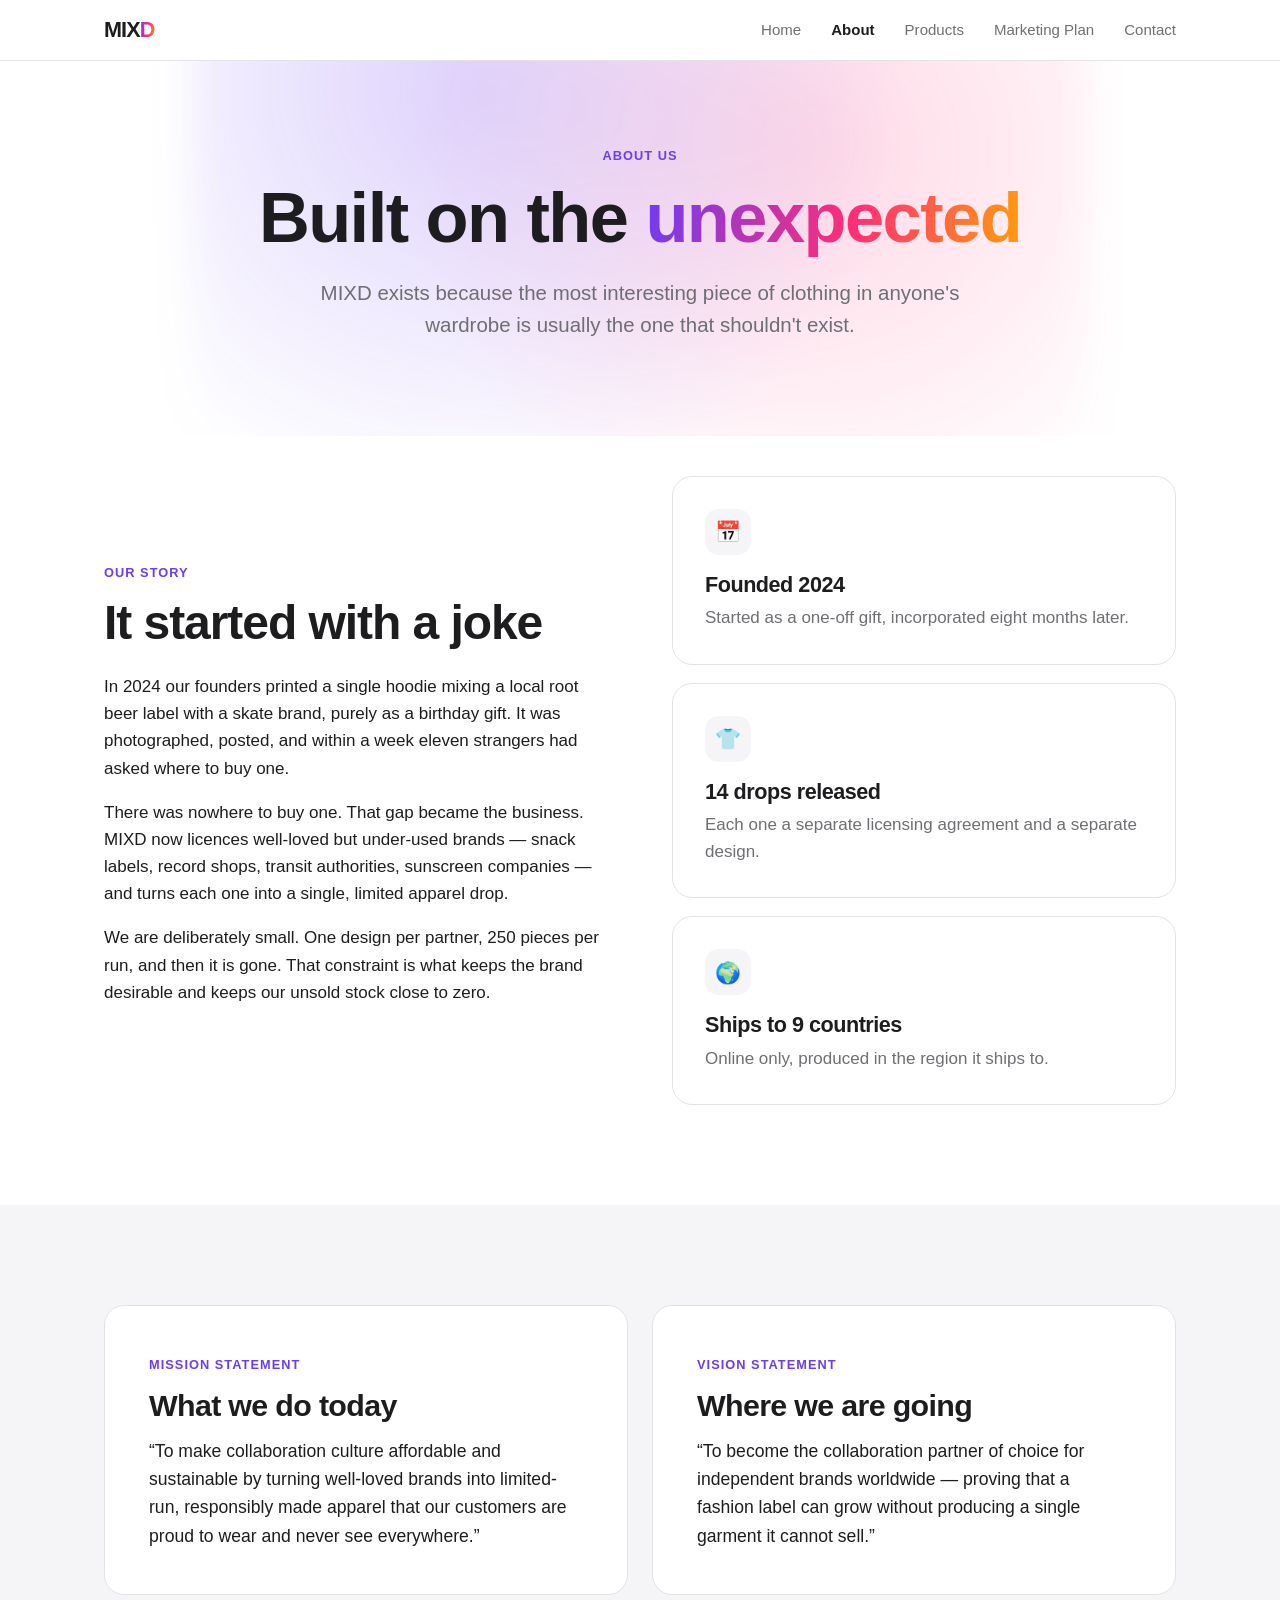
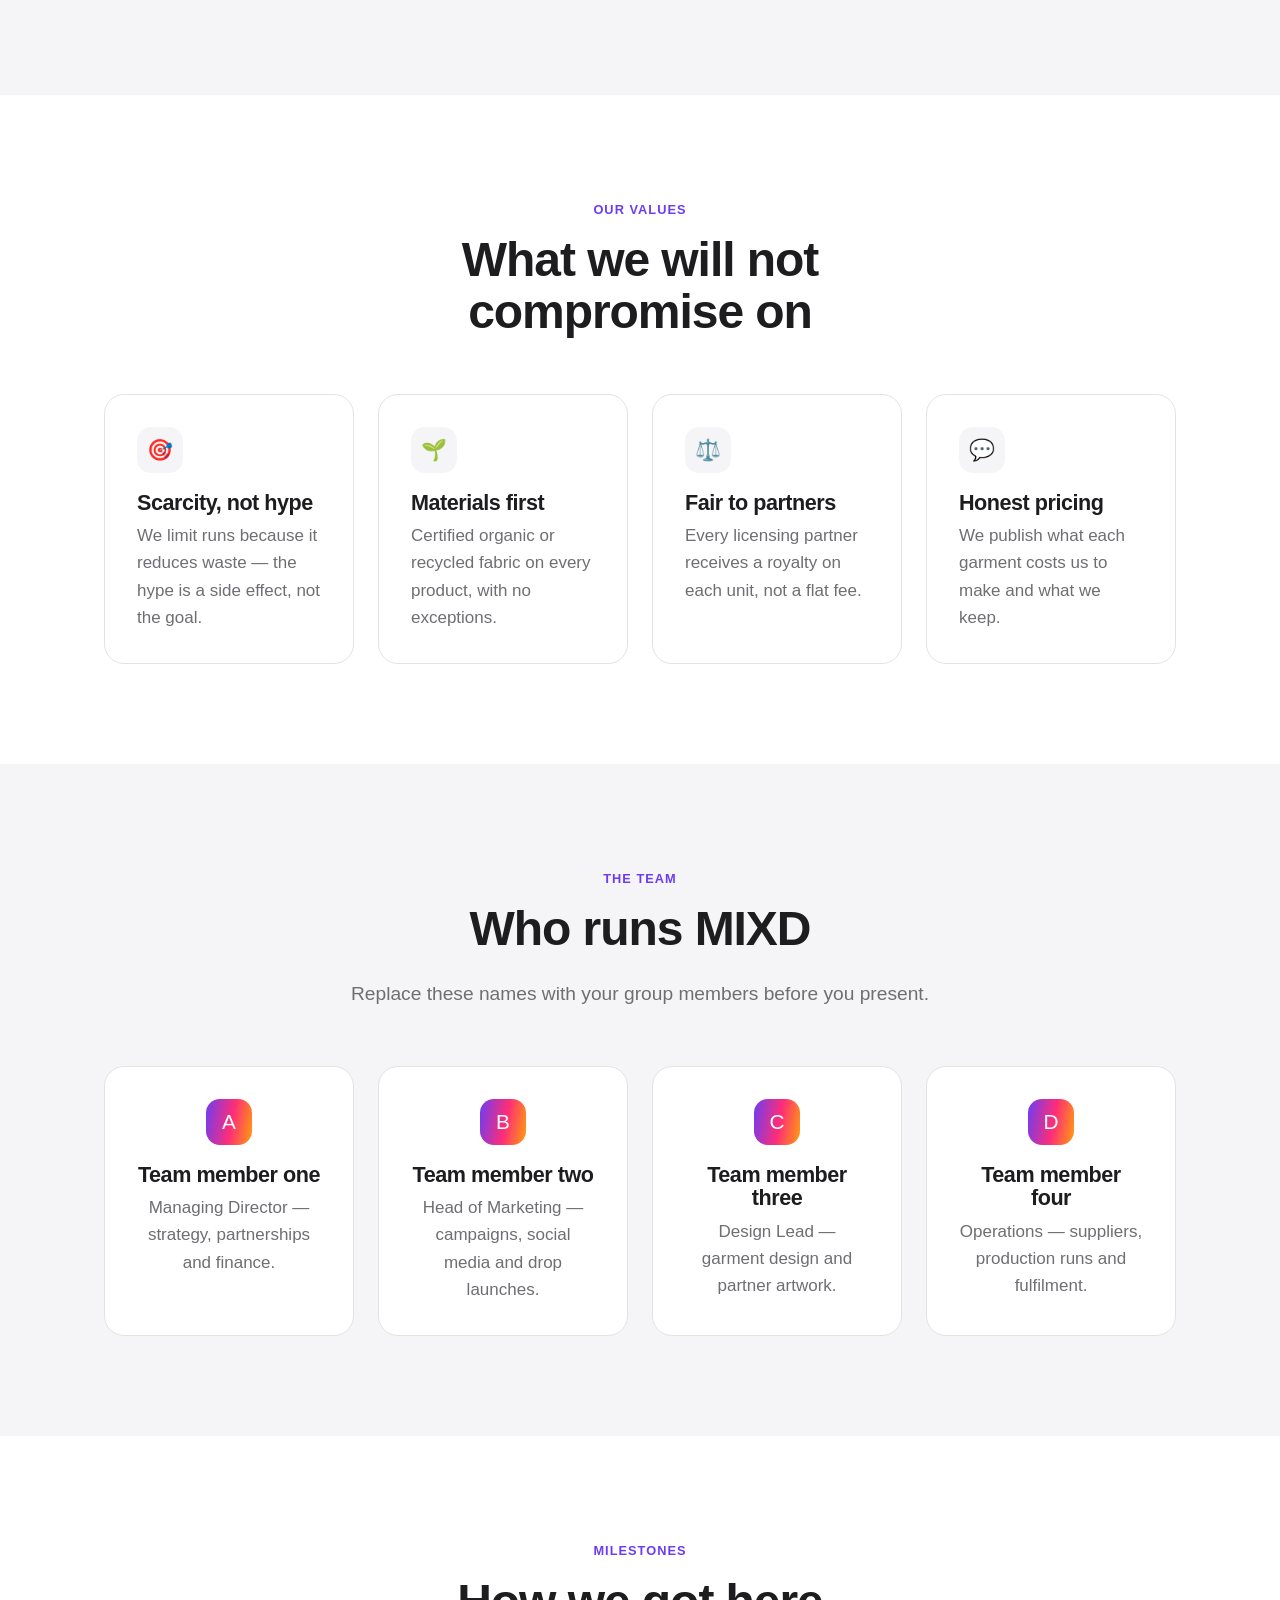
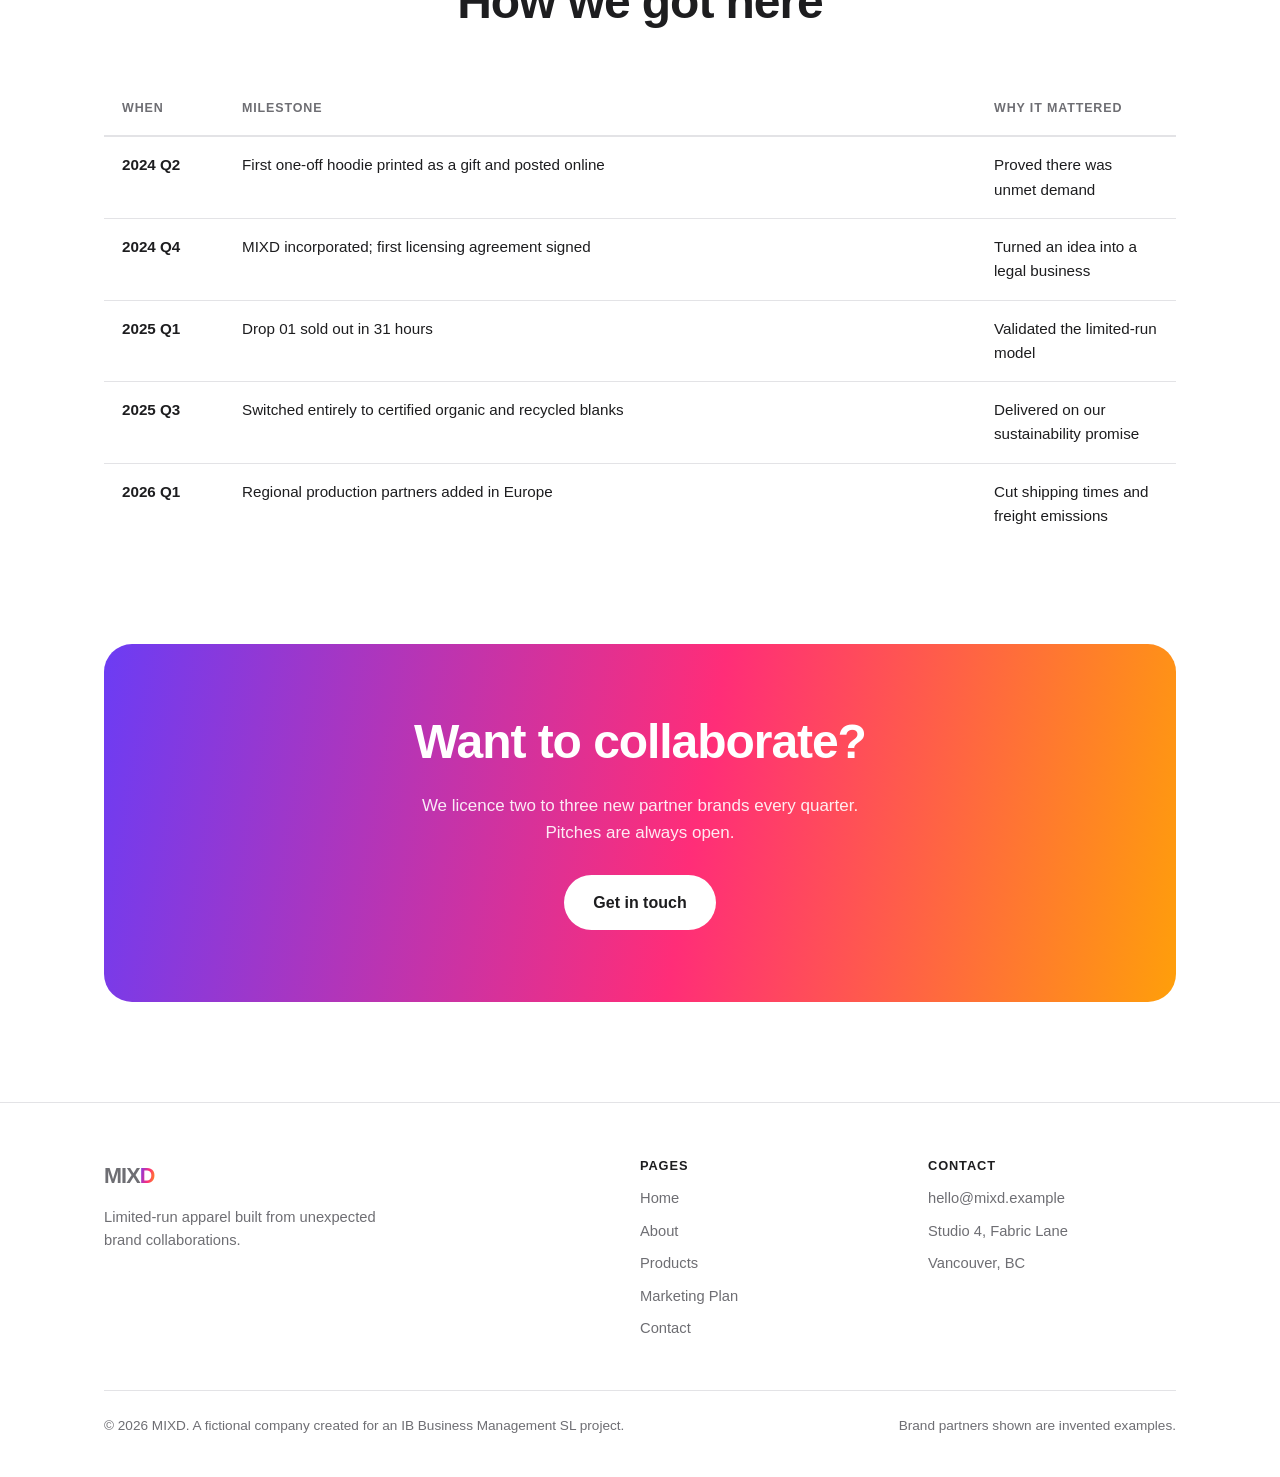
==== about.html @ bca9ab00 "Add MIXD project website Five-page static site (home, about, products, marketing plan, contact) for " ====
<!DOCTYPE html>
<!--
  ============================================================================
  MIXD — ABOUT / MISSION PAGE  (about.html)
  ============================================================================
  This page explains who the business is and what it stands for.
  Sections on this page: Story, Mission & Vision, Values, Team, Milestones.

  TO EDIT: change the words between the tags. Do not delete the < > brackets.
  ============================================================================
-->
<html lang="en">
<head>
  <meta charset="UTF-8">
  <meta name="viewport" content="width=device-width, initial-scale=1.0">
  <title>About MIXD — Our Mission</title>
  <meta name="description" content="MIXD's mission, vision, values and the team behind the brand-collaboration apparel label.">
  <link rel="stylesheet" href="css/style.css">
</head>

<body>

  <!-- ======================= HEADER / NAVIGATION ======================= -->
  <header class="site-header">
    <div class="wrap nav">
      <a class="logo" href="index.html">MIX<span class="grad">D</span></a>
      <button class="nav-toggle" aria-label="Open menu" aria-expanded="false">☰</button>
      <ul class="nav-links">
        <li><a href="index.html">Home</a></li>
        <li><a class="active" href="about.html">About</a></li>
        <li><a href="products.html">Products</a></li>
        <li><a href="marketing.html">Marketing Plan</a></li>
        <li><a href="contact.html">Contact</a></li>
      </ul>
    </div>
  </header>

  <main>

    <!-- ====================================================================
         PAGE TITLE
         ==================================================================== -->
    <section class="hero" style="padding: 80px 0 60px;">
      <div class="wrap">
        <span class="eyebrow">About us</span>
        <h1>Built on the <span class="grad">unexpected</span></h1>
        <p class="lead center">
          MIXD exists because the most interesting piece of clothing in anyone's wardrobe
          is usually the one that shouldn't exist.
        </p>
      </div>
    </section>


    <!-- ====================================================================
         OUR STORY — text on the left, quick facts on the right
         ==================================================================== -->
    <section class="reveal" style="padding-top:40px;">
      <div class="wrap">
        <div class="split">
          <div>
            <span class="eyebrow">Our story</span>
            <h2>It started with a joke</h2>
            <p>
              In 2024 our founders printed a single hoodie mixing a local root beer label
              with a skate brand, purely as a birthday gift. It was photographed, posted,
              and within a week eleven strangers had asked where to buy one.
            </p>
            <p>
              There was nowhere to buy one. That gap became the business. MIXD now licences
              well-loved but under-used brands — snack labels, record shops, transit
              authorities, sunscreen companies — and turns each one into a single, limited
              apparel drop.
            </p>
            <p>
              We are deliberately small. One design per partner, 250 pieces per run, and
              then it is gone. That constraint is what keeps the brand desirable and keeps
              our unsold stock close to zero.
            </p>
          </div>

          <div class="grid" style="gap:18px;">
            <div class="card">
              <div class="card-icon">📅</div>
              <h3>Founded 2024</h3>
              <p>Started as a one-off gift, incorporated eight months later.</p>
            </div>
            <div class="card">
              <div class="card-icon">👕</div>
              <h3>14 drops released</h3>
              <p>Each one a separate licensing agreement and a separate design.</p>
            </div>
            <div class="card">
              <div class="card-icon">🌍</div>
              <h3>Ships to 9 countries</h3>
              <p>Online only, produced in the region it ships to.</p>
            </div>
          </div>
        </div>
      </div>
    </section>


    <!-- ====================================================================
         MISSION AND VISION
         In IB Business Management, a MISSION statement says what the business
         does now; a VISION statement says what it wants to become.
         ==================================================================== -->
    <section class="section-soft reveal">
      <div class="wrap">
        <div class="grid cols-2">

          <div class="card" style="padding:44px;">
            <span class="eyebrow">Mission statement</span>
            <h2 style="font-size:1.9rem;">What we do today</h2>
            <p style="font-size:1.1rem; color:var(--ink);">
              “To make collaboration culture affordable and sustainable by turning
              well-loved brands into limited-run, responsibly made apparel that our
              customers are proud to wear and never see everywhere.”
            </p>
          </div>

          <div class="card" style="padding:44px;">
            <span class="eyebrow">Vision statement</span>
            <h2 style="font-size:1.9rem;">Where we are going</h2>
            <p style="font-size:1.1rem; color:var(--ink);">
              “To become the collaboration partner of choice for independent brands
              worldwide — proving that a fashion label can grow without producing a
              single garment it cannot sell.”
            </p>
          </div>

        </div>
      </div>
    </section>


    <!-- ====================================================================
         OUR VALUES — four cards
         ==================================================================== -->
    <section class="reveal">
      <div class="wrap">
        <div class="section-head">
          <span class="eyebrow">Our values</span>
          <h2>What we will not compromise on</h2>
        </div>

        <div class="grid cols-4">
          <div class="card">
            <div class="card-icon">🎯</div>
            <h3>Scarcity, not hype</h3>
            <p>We limit runs because it reduces waste — the hype is a side effect, not the goal.</p>
          </div>
          <div class="card">
            <div class="card-icon">🌱</div>
            <h3>Materials first</h3>
            <p>Certified organic or recycled fabric on every product, with no exceptions.</p>
          </div>
          <div class="card">
            <div class="card-icon">⚖️</div>
            <h3>Fair to partners</h3>
            <p>Every licensing partner receives a royalty on each unit, not a flat fee.</p>
          </div>
          <div class="card">
            <div class="card-icon">💬</div>
            <h3>Honest pricing</h3>
            <p>We publish what each garment costs us to make and what we keep.</p>
          </div>
        </div>
      </div>
    </section>


    <!-- ====================================================================
         THE TEAM
         >>> GROUP MEMBERS: PUT YOUR OWN NAMES AND ROLES HERE <<<
         Replace "Team member one" with a real name and change the role below it.
         ==================================================================== -->
    <section class="section-soft reveal">
      <div class="wrap">
        <div class="section-head">
          <span class="eyebrow">The team</span>
          <h2>Who runs MIXD</h2>
          <p class="lead center">Replace these names with your group members before you present.</p>
        </div>

        <div class="grid cols-4">
          <div class="card center">
            <div class="card-icon" style="margin:0 auto 18px; background:var(--gradient); color:#fff;">A</div>
            <h3>Team member one</h3>
            <p>Managing Director — strategy, partnerships and finance.</p>
          </div>
          <div class="card center">
            <div class="card-icon" style="margin:0 auto 18px; background:var(--gradient); color:#fff;">B</div>
            <h3>Team member two</h3>
            <p>Head of Marketing — campaigns, social media and drop launches.</p>
          </div>
          <div class="card center">
            <div class="card-icon" style="margin:0 auto 18px; background:var(--gradient); color:#fff;">C</div>
            <h3>Team member three</h3>
            <p>Design Lead — garment design and partner artwork.</p>
          </div>
          <div class="card center">
            <div class="card-icon" style="margin:0 auto 18px; background:var(--gradient); color:#fff;">D</div>
            <h3>Team member four</h3>
            <p>Operations — suppliers, production runs and fulfilment.</p>
          </div>
        </div>
      </div>
    </section>


    <!-- ====================================================================
         MILESTONES / TIMELINE
         ==================================================================== -->
    <section class="reveal">
      <div class="wrap">
        <div class="section-head">
          <span class="eyebrow">Milestones</span>
          <h2>How we got here</h2>
        </div>

        <div class="table-scroll">
          <table>
            <thead>
              <tr>
                <th style="width:120px;">When</th>
                <th>Milestone</th>
                <th style="width:200px;">Why it mattered</th>
              </tr>
            </thead>
            <tbody>
              <tr>
                <td><strong>2024 Q2</strong></td>
                <td>First one-off hoodie printed as a gift and posted online</td>
                <td>Proved there was unmet demand</td>
              </tr>
              <tr>
                <td><strong>2024 Q4</strong></td>
                <td>MIXD incorporated; first licensing agreement signed</td>
                <td>Turned an idea into a legal business</td>
              </tr>
              <tr>
                <td><strong>2025 Q1</strong></td>
                <td>Drop 01 sold out in 31 hours</td>
                <td>Validated the limited-run model</td>
              </tr>
              <tr>
                <td><strong>2025 Q3</strong></td>
                <td>Switched entirely to certified organic and recycled blanks</td>
                <td>Delivered on our sustainability promise</td>
              </tr>
              <tr>
                <td><strong>2026 Q1</strong></td>
                <td>Regional production partners added in Europe</td>
                <td>Cut shipping times and freight emissions</td>
              </tr>
            </tbody>
          </table>
        </div>
      </div>
    </section>


    <!-- ====================================================================
         CALL TO ACTION
         ==================================================================== -->
    <section style="padding-top:0;">
      <div class="wrap">
        <div class="cta reveal">
          <h2>Want to collaborate?</h2>
          <p>We licence two to three new partner brands every quarter. Pitches are always open.</p>
          <a class="btn btn-light" href="contact.html">Get in touch</a>
        </div>
      </div>
    </section>

  </main>

  <!-- ============================= FOOTER ============================= -->
  <footer class="site-footer">
    <div class="wrap">
      <div class="footer-grid">
        <div>
          <a class="logo" href="index.html">MIX<span class="grad">D</span></a>
          <p style="margin-top:12px; max-width:34ch;">
            Limited-run apparel built from unexpected brand collaborations.
          </p>
        </div>
        <div>
          <h4>Pages</h4>
          <ul>
            <li><a href="index.html">Home</a></li>
            <li><a href="about.html">About</a></li>
            <li><a href="products.html">Products</a></li>
            <li><a href="marketing.html">Marketing Plan</a></li>
            <li><a href="contact.html">Contact</a></li>
          </ul>
        </div>
        <div>
          <h4>Contact</h4>
          <ul>
            <li><a href="mailto:hello@mixd.example">hello@mixd.example</a></li>
            <li>Studio 4, Fabric Lane</li>
            <li>Vancouver, BC</li>
          </ul>
        </div>
      </div>
      <div class="footer-bottom">
        <span>&copy; <span class="js-year">2026</span> MIXD. A fictional company created for an IB Business Management SL project.</span>
        <span>Brand partners shown are invented examples.</span>
      </div>
    </div>
  </footer>

  <script src="js/main.js"></script>
</body>
</html>
---- css/style.css ----
/* ==========================================================================
   MIXD — MAIN STYLESHEET
   ==========================================================================
   This one file controls how the WHOLE website looks.
   Every page (index.html, about.html, etc.) loads this file.

   HOW TO CHANGE THE COLOURS:
   Scroll to "1. DESIGN TOKENS" just below. Change the colour codes there
   and every page updates automatically. You do not need to touch anything else.

   Colour codes are "hex" codes, e.g. #6C3CF4. You can pick new ones at
   https://coolors.co or just Google "hex color picker".
   ========================================================================== */


/* ==========================================================================
   1. DESIGN TOKENS  —  ALL THE COLOURS AND SIZES LIVE HERE
   ========================================================================== */

:root {
  /* --- Brand colours (change these to re-skin the whole site) --- */
  --brand-violet: #6C3CF4;
  --brand-pink:   #FF2D78;
  --brand-orange: #FF9F0A;
  --brand-blue:   #0A84FF;
  --brand-green:  #30D158;

  /* The signature MIXD gradient — used on buttons and headline words */
  --gradient: linear-gradient(100deg, var(--brand-violet), var(--brand-pink) 55%, var(--brand-orange));

  /* --- Neutrals (backgrounds and text) --- */
  --bg:        #FFFFFF;   /* main page background */
  --bg-soft:   #F5F5F7;   /* light grey section background */
  --bg-dark:   #0B0B0F;   /* dark section background */
  --ink:       #1D1D1F;   /* main text colour */
  --ink-soft:  #6E6E73;   /* secondary / smaller text */
  --ink-invert:#FFFFFF;   /* text on dark backgrounds */
  --line:      #E3E3E6;   /* thin divider lines and card borders */

  /* --- Shape and spacing --- */
  --radius:    20px;      /* how rounded the cards and buttons are */
  --radius-sm: 12px;
  --shadow:    0 4px 24px rgba(0, 0, 0, 0.06);
  --shadow-lg: 0 18px 50px rgba(0, 0, 0, 0.12);
  --maxw:      1120px;    /* how wide the content can get on big screens */

  /* --- Typography --- */
  --font: -apple-system, BlinkMacSystemFont, "SF Pro Display", "Segoe UI",
          Roboto, Helvetica, Arial, sans-serif;
}


/* ==========================================================================
   2. BASE / RESET  —  sensible defaults, you rarely need to edit this
   ========================================================================== */

*,
*::before,
*::after { box-sizing: border-box; }

html {
  scroll-behavior: smooth;
  -webkit-text-size-adjust: 100%;
}

body {
  margin: 0;
  font-family: var(--font);
  font-size: 17px;
  line-height: 1.6;
  color: var(--ink);
  background: var(--bg);
  -webkit-font-smoothing: antialiased;
}

img { max-width: 100%; display: block; }

a { color: inherit; }

h1, h2, h3, h4 {
  margin: 0 0 0.5em;
  line-height: 1.08;
  letter-spacing: -0.022em;
  font-weight: 700;
}

h1 { font-size: clamp(2.6rem, 6vw, 4.4rem); }
h2 { font-size: clamp(2rem, 4vw, 3rem); }
h3 { font-size: 1.35rem; }

p { margin: 0 0 1em; }

/* Utility classes used across the pages */
.wrap      { width: 100%; max-width: var(--maxw); margin: 0 auto; padding: 0 24px; }
.center    { text-align: center; }
.muted     { color: var(--ink-soft); }
.lead      { font-size: 1.2rem; color: var(--ink-soft); max-width: 60ch; }
.lead.center { margin-left: auto; margin-right: auto; }

/* Makes a word or phrase print in the MIXD gradient. Use like:
   <span class="grad">mixed</span>  */
.grad {
  background: var(--gradient);
  -webkit-background-clip: text;
  background-clip: text;
  color: transparent;
}

/* Small pill-shaped label above headings */
.eyebrow {
  display: inline-block;
  font-size: 0.8rem;
  font-weight: 600;
  letter-spacing: 0.08em;
  text-transform: uppercase;
  color: var(--brand-violet);
  margin-bottom: 14px;
}


/* ==========================================================================
   3. BUTTONS
   ========================================================================== */

.btn {
  display: inline-block;
  padding: 14px 28px;
  border-radius: 999px;
  font-size: 1rem;
  font-weight: 600;
  text-decoration: none;
  border: 1px solid transparent;
  cursor: pointer;
  transition: transform 0.18s ease, box-shadow 0.18s ease, background 0.18s ease;
}

.btn:hover { transform: translateY(-2px); }

/* Filled gradient button — the main call to action */
.btn-primary {
  background: var(--gradient);
  color: #fff;
  box-shadow: 0 8px 24px rgba(108, 60, 244, 0.28);
}

/* Outlined button — the secondary action */
.btn-ghost {
  background: transparent;
  color: var(--ink);
  border-color: var(--line);
}
.btn-ghost:hover { background: var(--bg-soft); }

/* Button used on dark backgrounds */
.btn-light {
  background: #fff;
  color: var(--ink);
}


/* ==========================================================================
   4. HEADER / NAVIGATION BAR
   --------------------------------------------------------------------------
   The frosted bar pinned to the top of every page.
   TO ADD OR RENAME A PAGE LINK: edit the <nav> block in EACH .html file.
   ========================================================================== */

.site-header {
  position: sticky;
  top: 0;
  z-index: 50;
  background: rgba(255, 255, 255, 0.72);
  backdrop-filter: saturate(180%) blur(20px);
  -webkit-backdrop-filter: saturate(180%) blur(20px);
  border-bottom: 1px solid var(--line);
}

.nav {
  display: flex;
  align-items: center;
  justify-content: space-between;
  height: 60px;
}

.logo {
  font-size: 1.35rem;
  font-weight: 700;
  letter-spacing: -0.04em;
  text-decoration: none;
}

.nav-links {
  display: flex;
  gap: 30px;
  list-style: none;
  margin: 0;
  padding: 0;
}

.nav-links a {
  text-decoration: none;
  font-size: 0.94rem;
  color: var(--ink-soft);
  transition: color 0.15s ease;
}
.nav-links a:hover { color: var(--ink); }

/* The page you are currently on gets this class (added in the HTML) */
.nav-links a.active { color: var(--ink); font-weight: 600; }

/* Hamburger button — only visible on phones */
.nav-toggle {
  display: none;
  background: none;
  border: 0;
  font-size: 1.5rem;
  line-height: 1;
  cursor: pointer;
  color: var(--ink);
  padding: 4px 8px;
}


/* ==========================================================================
   5. SECTIONS AND LAYOUT HELPERS
   ========================================================================== */

section { padding: 100px 0; }

.section-soft { background: var(--bg-soft); }

.section-dark {
  background: var(--bg-dark);
  color: var(--ink-invert);
}
.section-dark .muted,
.section-dark .lead { color: rgba(255, 255, 255, 0.65); }

.section-head { max-width: 62ch; margin: 0 auto 56px; text-align: center; }

/* A responsive grid. Add .cols-2, .cols-3 or .cols-4 to set the columns. */
.grid { display: grid; gap: 24px; }
.cols-2 { grid-template-columns: repeat(2, 1fr); }
.cols-3 { grid-template-columns: repeat(3, 1fr); }
.cols-4 { grid-template-columns: repeat(4, 1fr); }

/* Two columns of unequal width, used for text-beside-image blocks */
.split {
  display: grid;
  grid-template-columns: 1fr 1fr;
  gap: 64px;
  align-items: center;
}


/* ==========================================================================
   6. CARDS
   ========================================================================== */

.card {
  background: var(--bg);
  border: 1px solid var(--line);
  border-radius: var(--radius);
  padding: 32px;
  transition: transform 0.25s ease, box-shadow 0.25s ease;
}
.card:hover { transform: translateY(-4px); box-shadow: var(--shadow-lg); }

.card h3 { margin-bottom: 8px; }
.card p  { color: var(--ink-soft); margin-bottom: 0; }

.section-dark .card {
  background: rgba(255, 255, 255, 0.05);
  border-color: rgba(255, 255, 255, 0.12);
}
.section-dark .card p { color: rgba(255, 255, 255, 0.65); }

/* Big coloured number or emoji at the top of a card */
.card-icon {
  width: 46px;
  height: 46px;
  border-radius: 14px;
  display: grid;
  place-items: center;
  font-size: 1.3rem;
  margin-bottom: 18px;
  background: var(--bg-soft);
}
.section-dark .card-icon { background: rgba(255, 255, 255, 0.1); }


/* ==========================================================================
   7. HERO (the big area at the top of the home page)
   ========================================================================== */

.hero {
  padding: 110px 0 90px;
  text-align: center;
  position: relative;
  overflow: hidden;
}

/* Soft coloured glow behind the hero text */
.hero::before {
  content: "";
  position: absolute;
  top: -220px;
  left: 50%;
  transform: translateX(-50%);
  width: 900px;
  height: 620px;
  background: radial-gradient(circle at 30% 40%, rgba(108, 60, 244, 0.22), transparent 60%),
              radial-gradient(circle at 70% 50%, rgba(255, 45, 120, 0.18), transparent 60%);
  filter: blur(20px);
  z-index: -1;
}

.hero h1 { margin-bottom: 20px; }
.hero .lead { margin: 0 auto 34px; font-size: 1.28rem; }

.hero-actions {
  display: flex;
  gap: 14px;
  justify-content: center;
  flex-wrap: wrap;
}


/* ==========================================================================
   8. PRODUCT CARDS AND THE T-SHIRT / HOODIE GRAPHICS
   --------------------------------------------------------------------------
   The garment pictures are drawn with code (SVG) instead of photo files,
   so the site stays fast and there are no images to manage.
   TO USE REAL PHOTOS INSTEAD: put your photo in the images/ folder and
   replace the <svg>...</svg> block with  <img src="images/your-photo.jpg" alt="">
   ========================================================================== */

.product {
  border: 1px solid var(--line);
  border-radius: var(--radius);
  overflow: hidden;
  background: var(--bg);
  display: flex;
  flex-direction: column;
  transition: transform 0.25s ease, box-shadow 0.25s ease;
}
.product:hover { transform: translateY(-5px); box-shadow: var(--shadow-lg); }

.product-art {
  aspect-ratio: 4 / 3;
  display: grid;
  place-items: center;
  padding: 26px;
  background: var(--bg-soft);
}
.product-art svg { width: 100%; height: 100%; max-height: 220px; }

.product-body { padding: 24px 26px 28px; flex: 1; display: flex; flex-direction: column; }
.product-body h3 { margin-bottom: 4px; font-size: 1.15rem; }

.product-mix {
  font-size: 0.86rem;
  color: var(--ink-soft);
  margin-bottom: 12px;
}

.product-price {
  margin-top: auto;
  padding-top: 14px;
  font-weight: 600;
  display: flex;
  justify-content: space-between;
  align-items: baseline;
}

.tag {
  display: inline-block;
  font-size: 0.72rem;
  font-weight: 600;
  letter-spacing: 0.05em;
  text-transform: uppercase;
  padding: 5px 10px;
  border-radius: 999px;
  background: rgba(108, 60, 244, 0.1);
  color: var(--brand-violet);
}


/* ==========================================================================
   9. STATISTICS ROW
   ========================================================================== */

.stats { display: grid; grid-template-columns: repeat(4, 1fr); gap: 24px; }
.stat { text-align: center; }
.stat-num {
  font-size: clamp(2.2rem, 5vw, 3.2rem);
  font-weight: 700;
  letter-spacing: -0.03em;
  line-height: 1;
  margin-bottom: 6px;
}
.stat-label { font-size: 0.92rem; color: var(--ink-soft); }
.section-dark .stat-label { color: rgba(255, 255, 255, 0.6); }


/* ==========================================================================
   10. STEPS ("How it works" numbered list)
   ========================================================================== */

.step-num {
  width: 40px;
  height: 40px;
  border-radius: 50%;
  display: grid;
  place-items: center;
  font-weight: 700;
  color: #fff;
  background: var(--gradient);
  margin-bottom: 18px;
}


/* ==========================================================================
   11. TABLES (used on the Marketing Plan page)
   ========================================================================== */

.table-scroll { overflow-x: auto; -webkit-overflow-scrolling: touch; }

table {
  width: 100%;
  border-collapse: collapse;
  font-size: 0.95rem;
  min-width: 560px;
}

th, td {
  text-align: left;
  padding: 16px 18px;
  border-bottom: 1px solid var(--line);
  vertical-align: top;
}

thead th {
  font-size: 0.78rem;
  text-transform: uppercase;
  letter-spacing: 0.07em;
  color: var(--ink-soft);
  border-bottom: 2px solid var(--line);
}

tbody tr:last-child td { border-bottom: 0; }


/* ==========================================================================
   12. SWOT GRID (Marketing Plan page)
   ========================================================================== */

.swot { display: grid; grid-template-columns: repeat(2, 1fr); gap: 20px; }

.swot-box {
  border-radius: var(--radius);
  padding: 28px;
  border: 1px solid var(--line);
  border-top: 4px solid var(--brand-violet);
  background: var(--bg);
}
.swot-box:nth-child(2) { border-top-color: var(--brand-pink); }
.swot-box:nth-child(3) { border-top-color: var(--brand-blue); }
.swot-box:nth-child(4) { border-top-color: var(--brand-orange); }

.swot-box h3 { font-size: 1.05rem; margin-bottom: 12px; }
.swot-box ul { margin: 0; padding-left: 18px; color: var(--ink-soft); }
.swot-box li { margin-bottom: 8px; }


/* ==========================================================================
   13. CONTACT FORM
   ========================================================================== */

.form-grid { display: grid; gap: 18px; }
.form-row  { display: grid; grid-template-columns: 1fr 1fr; gap: 18px; }

label {
  display: block;
  font-size: 0.88rem;
  font-weight: 600;
  margin-bottom: 7px;
}

input, textarea, select {
  width: 100%;
  padding: 13px 15px;
  font-family: inherit;
  font-size: 1rem;
  color: var(--ink);
  background: var(--bg);
  border: 1px solid var(--line);
  border-radius: var(--radius-sm);
  transition: border-color 0.15s ease, box-shadow 0.15s ease;
}

input:focus, textarea:focus, select:focus {
  outline: none;
  border-color: var(--brand-violet);
  box-shadow: 0 0 0 3px rgba(108, 60, 244, 0.15);
}

textarea { min-height: 140px; resize: vertical; }

/* Green confirmation message that appears after pressing Send */
.form-note {
  display: none;
  margin-top: 16px;
  padding: 14px 16px;
  border-radius: var(--radius-sm);
  background: rgba(48, 209, 88, 0.12);
  color: #1c7a35;
  font-size: 0.94rem;
}
.form-note.show { display: block; }


/* ==========================================================================
   14. FAQ (click to open/close)
   ========================================================================== */

.faq details {
  border-bottom: 1px solid var(--line);
  padding: 20px 0;
}
.faq summary {
  cursor: pointer;
  font-weight: 600;
  list-style: none;
  display: flex;
  justify-content: space-between;
  gap: 20px;
}
.faq summary::-webkit-details-marker { display: none; }
.faq summary::after { content: "+"; font-size: 1.4rem; color: var(--ink-soft); line-height: 1; }
.faq details[open] summary::after { content: "\2013"; }
.faq details p { margin: 12px 0 0; color: var(--ink-soft); }


/* ==========================================================================
   15. CALL-TO-ACTION BANNER
   ========================================================================== */

.cta {
  border-radius: 28px;
  padding: 72px 40px;
  text-align: center;
  background: var(--gradient);
  color: #fff;
}
.cta h2 { color: #fff; }
.cta p  { color: rgba(255, 255, 255, 0.9); max-width: 52ch; margin: 0 auto 28px; }


/* ==========================================================================
   16. FOOTER
   ========================================================================== */

.site-footer {
  border-top: 1px solid var(--line);
  padding: 56px 0 40px;
  font-size: 0.92rem;
  color: var(--ink-soft);
}

.footer-grid {
  display: grid;
  grid-template-columns: 2fr 1fr 1fr;
  gap: 40px;
  margin-bottom: 40px;
}

.site-footer h4 {
  font-size: 0.8rem;
  text-transform: uppercase;
  letter-spacing: 0.07em;
  color: var(--ink);
  margin-bottom: 14px;
}

.site-footer ul { list-style: none; margin: 0; padding: 0; }
.site-footer li { margin-bottom: 9px; }
.site-footer a { text-decoration: none; }
.site-footer a:hover { color: var(--ink); }

.footer-bottom {
  border-top: 1px solid var(--line);
  padding-top: 24px;
  display: flex;
  justify-content: space-between;
  gap: 16px;
  flex-wrap: wrap;
  font-size: 0.85rem;
}


/* ==========================================================================
   17. SCROLL-IN ANIMATION (handled by js/main.js)
   ========================================================================== */

.reveal {
  opacity: 0;
  transform: translateY(22px);
  transition: opacity 0.6s ease, transform 0.6s ease;
}
.reveal.visible { opacity: 1; transform: none; }

/* Respect users who have asked their device to reduce motion */
@media (prefers-reduced-motion: reduce) {
  .reveal { opacity: 1; transform: none; transition: none; }
  html { scroll-behavior: auto; }
}


/* ==========================================================================
   18. RESPONSIVE  —  how the site rearranges on tablets and phones
   ========================================================================== */

/* Tablets */
@media (max-width: 900px) {
  .cols-4, .stats { grid-template-columns: repeat(2, 1fr); }
  .cols-3 { grid-template-columns: repeat(2, 1fr); }
  .split  { grid-template-columns: 1fr; gap: 40px; }
  .footer-grid { grid-template-columns: 1fr 1fr; }
}

/* Phones */
@media (max-width: 680px) {
  section { padding: 68px 0; }

  .cols-2, .cols-3, .cols-4,
  .stats, .swot, .form-row { grid-template-columns: 1fr; }

  .footer-grid { grid-template-columns: 1fr; gap: 28px; }

  .nav-toggle { display: block; }

  /* Menu collapses into a dropdown; js/main.js adds the "open" class */
  .nav-links {
    position: absolute;
    top: 60px;
    left: 0;
    right: 0;
    flex-direction: column;
    gap: 0;
    background: #fff;
    border-bottom: 1px solid var(--line);
    padding: 8px 24px 18px;
    display: none;
  }
  .nav-links.open { display: flex; }
  .nav-links a { display: block; padding: 12px 0; font-size: 1rem; }

  .cta { padding: 52px 24px; }
}
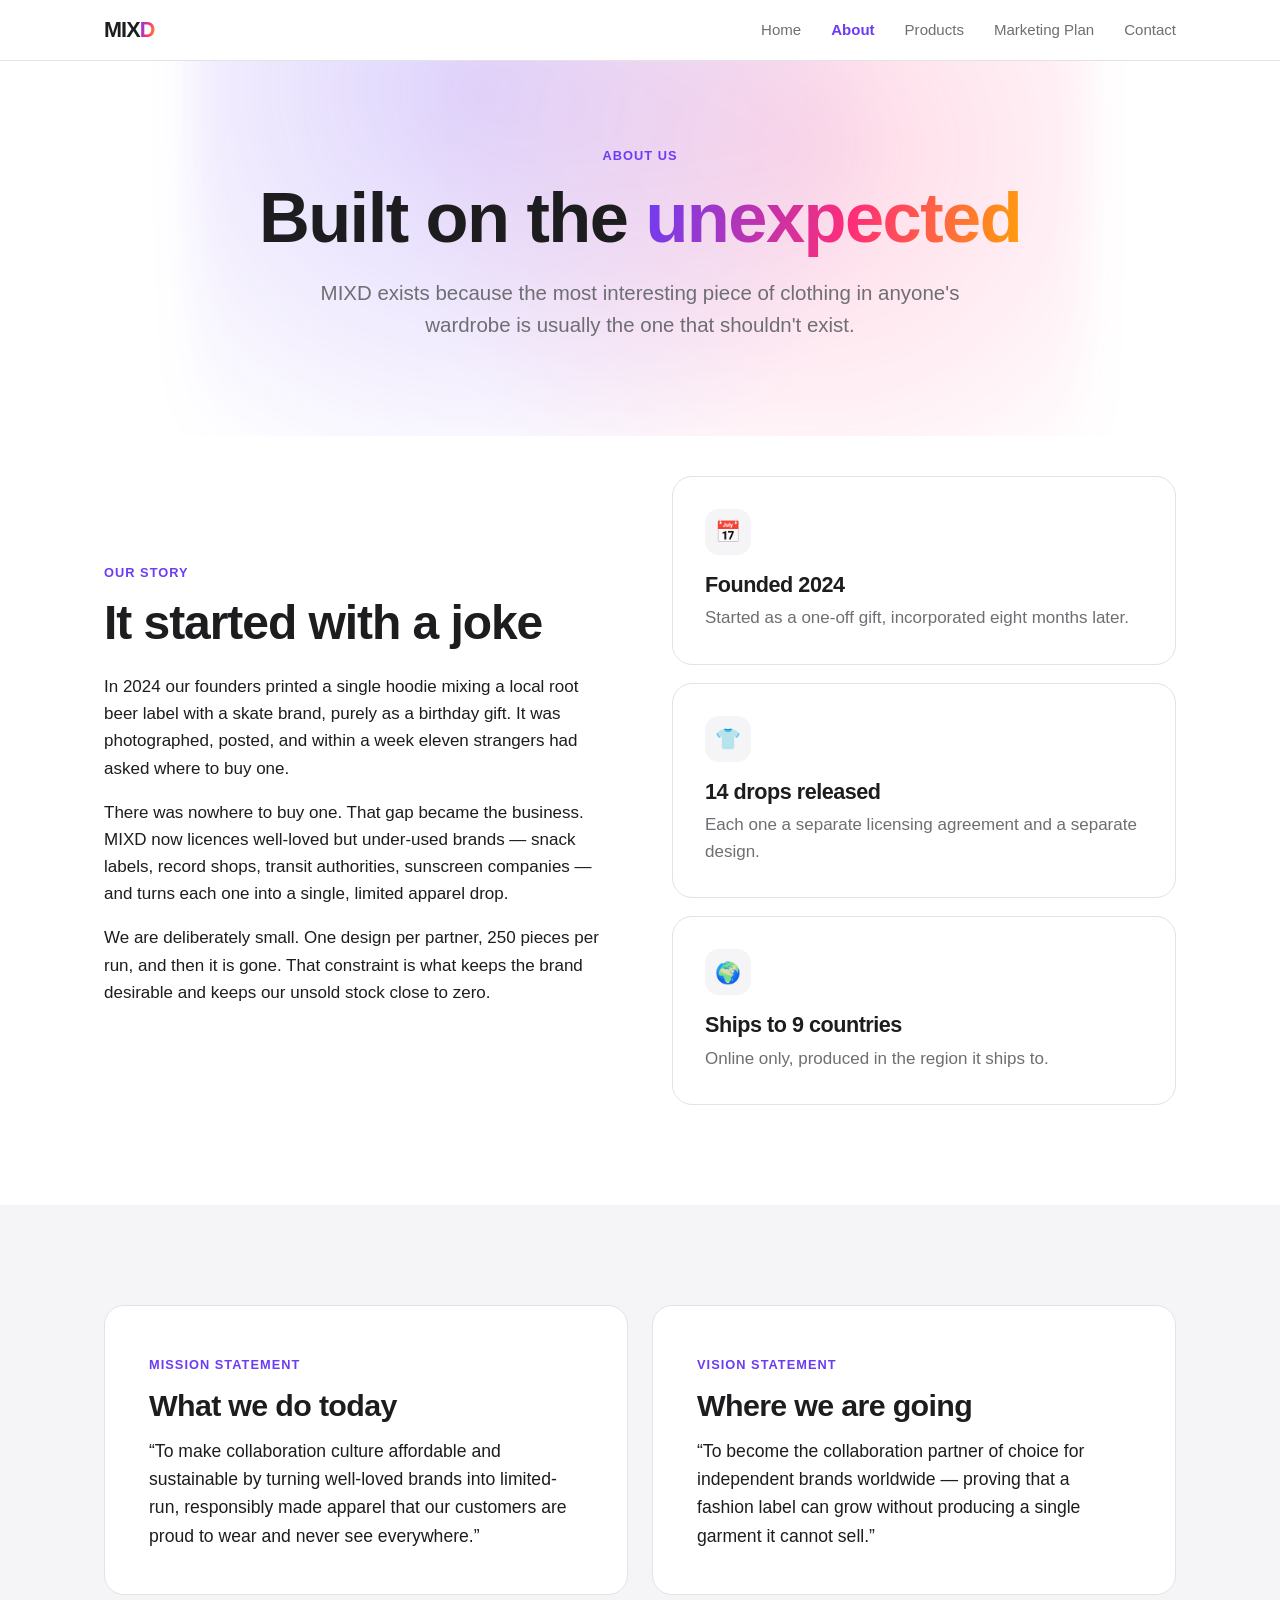
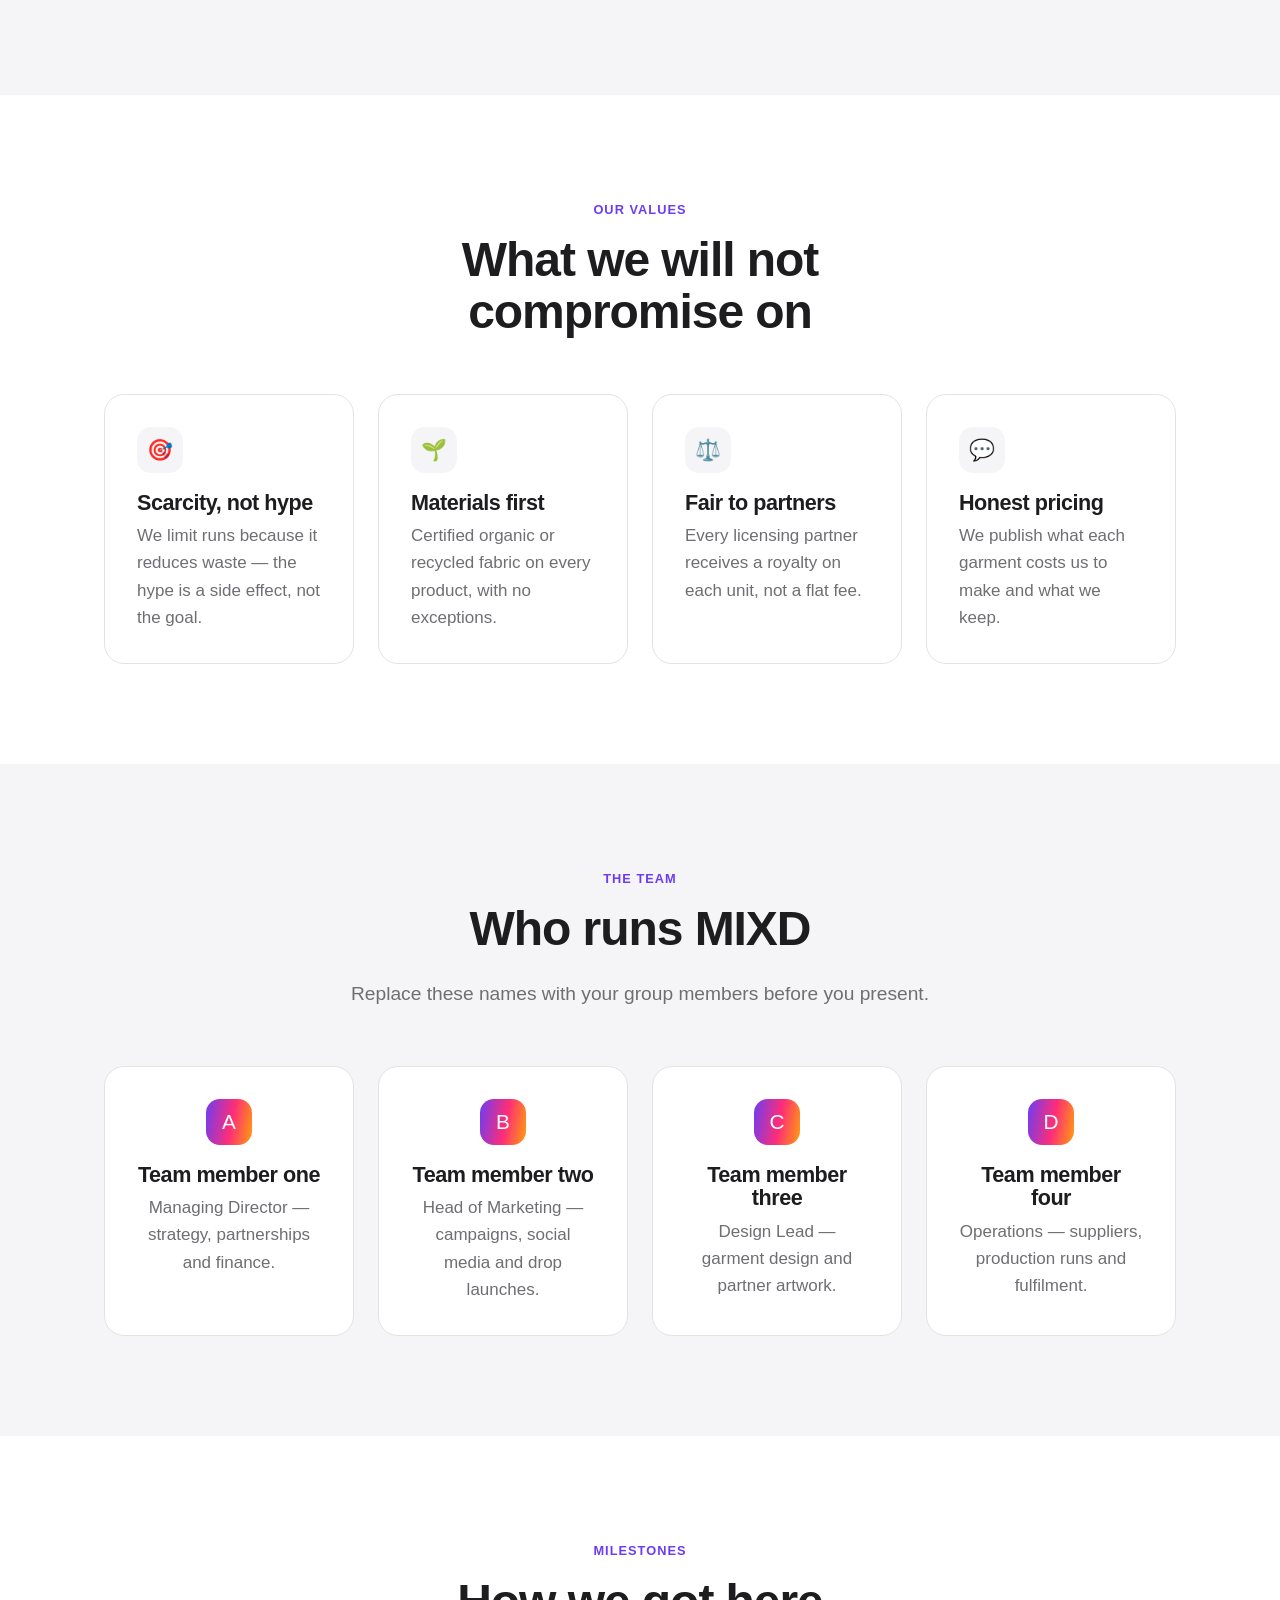
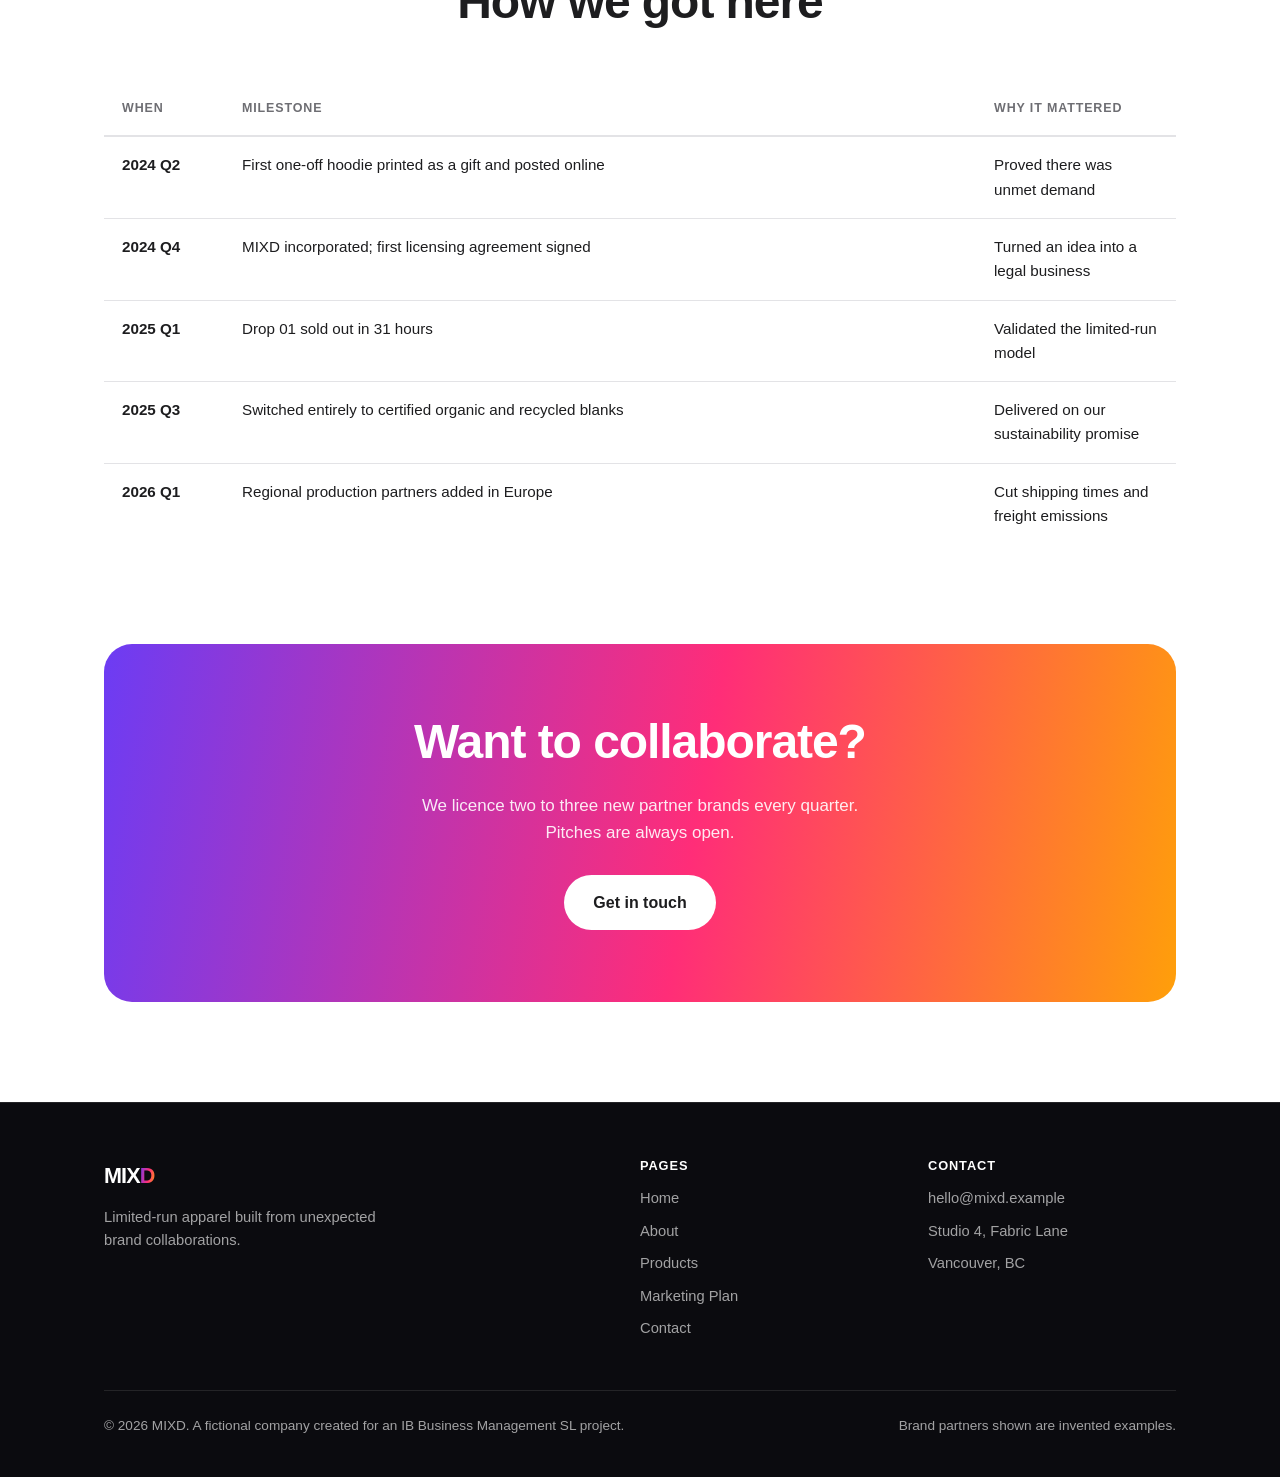
==== commit 50ccad97: "Add EDITING-GUIDE.md for group members Step-by-step browser-only editing guide: access, golden rules" ====
--- a/about.html
+++ b/about.html
@@ -15,6 +15,14 @@
   <meta name="viewport" content="width=device-width, initial-scale=1.0">
   <title>About MIXD — Our Mission</title>
   <meta name="description" content="MIXD's mission, vision, values and the team behind the brand-collaboration apparel label.">
+  <link rel="icon" href="visuals/exports/favicon.svg" type="image/svg+xml">
+  <link rel="icon" href="visuals/exports/favicon-32.png" type="image/png" sizes="32x32">
+  <meta property="og:image" content="https://clwx-31.github.io/mixd-website/visuals/exports/og-image.png">
+  <meta property="og:image:width" content="1200">
+  <meta property="og:image:height" content="630">
+  <meta property="og:image:alt" content="MIXD — Two brands. One fit. Limited-run collaboration apparel.">
+  <meta name="twitter:card" content="summary_large_image">
+  <meta name="twitter:image" content="https://clwx-31.github.io/mixd-website/visuals/exports/og-image.png">
   <link rel="stylesheet" href="css/style.css">
 </head>
 
--- a/css/style.css
+++ b/css/style.css
@@ -203,10 +203,10 @@
   color: var(--ink-soft);
   transition: color 0.15s ease;
 }
-.nav-links a:hover { color: var(--ink); }
+.nav-links a:hover { color: var(--brand-violet); }
 
 /* The page you are currently on gets this class (added in the HTML) */
-.nav-links a.active { color: var(--ink); font-weight: 600; }
+.nav-links a.active { color: var(--brand-violet); font-weight: 600; }
 
 /* Hamburger button — only visible on phones */
 .nav-toggle {
@@ -325,6 +325,27 @@
   flex-wrap: wrap;
 }
 
+/* Dark home hero with a quiet center for readable copy. */
+.hero--home {
+  min-height: min(760px, calc(100svh - 60px));
+  display: grid;
+  place-items: center;
+  color: var(--ink-invert);
+  background-color: var(--bg-dark);
+  background-image: url("../visuals/exports/hero-background.svg");
+  background-position: center;
+  background-size: cover;
+}
+
+.hero--home::before { display: none; }
+.hero--home .lead { color: rgba(255, 255, 255, 0.72); }
+.hero--home .eyebrow { color: #FFFFFF; }
+.hero--home .btn-ghost {
+  color: #FFFFFF;
+  border-color: rgba(255, 255, 255, 0.32);
+}
+.hero--home .btn-ghost:hover { background: rgba(255, 255, 255, 0.1); }
+
 
 /* ==========================================================================
    8. PRODUCT CARDS AND THE T-SHIRT / HOODIE GRAPHICS
@@ -562,10 +583,11 @@
    ========================================================================== */
 
 .site-footer {
-  border-top: 1px solid var(--line);
+  border-top: 1px solid rgba(255, 255, 255, 0.1);
   padding: 56px 0 40px;
   font-size: 0.92rem;
-  color: var(--ink-soft);
+  color: rgba(255, 255, 255, 0.62);
+  background: var(--bg-dark);
 }
 
 .footer-grid {
@@ -579,17 +601,18 @@
   font-size: 0.8rem;
   text-transform: uppercase;
   letter-spacing: 0.07em;
-  color: var(--ink);
+  color: var(--ink-invert);
   margin-bottom: 14px;
 }
 
 .site-footer ul { list-style: none; margin: 0; padding: 0; }
 .site-footer li { margin-bottom: 9px; }
 .site-footer a { text-decoration: none; }
-.site-footer a:hover { color: var(--ink); }
+.site-footer .logo { color: var(--ink-invert); }
+.site-footer a:hover { color: var(--ink-invert); }
 
 .footer-bottom {
-  border-top: 1px solid var(--line);
+  border-top: 1px solid rgba(255, 255, 255, 0.1);
   padding-top: 24px;
   display: flex;
   justify-content: space-between;
@@ -632,6 +655,8 @@
 /* Phones */
 @media (max-width: 680px) {
   section { padding: 68px 0; }
+
+  .hero--home { min-height: 620px; }
 
   .cols-2, .cols-3, .cols-4,
   .stats, .swot, .form-row { grid-template-columns: 1fr; }
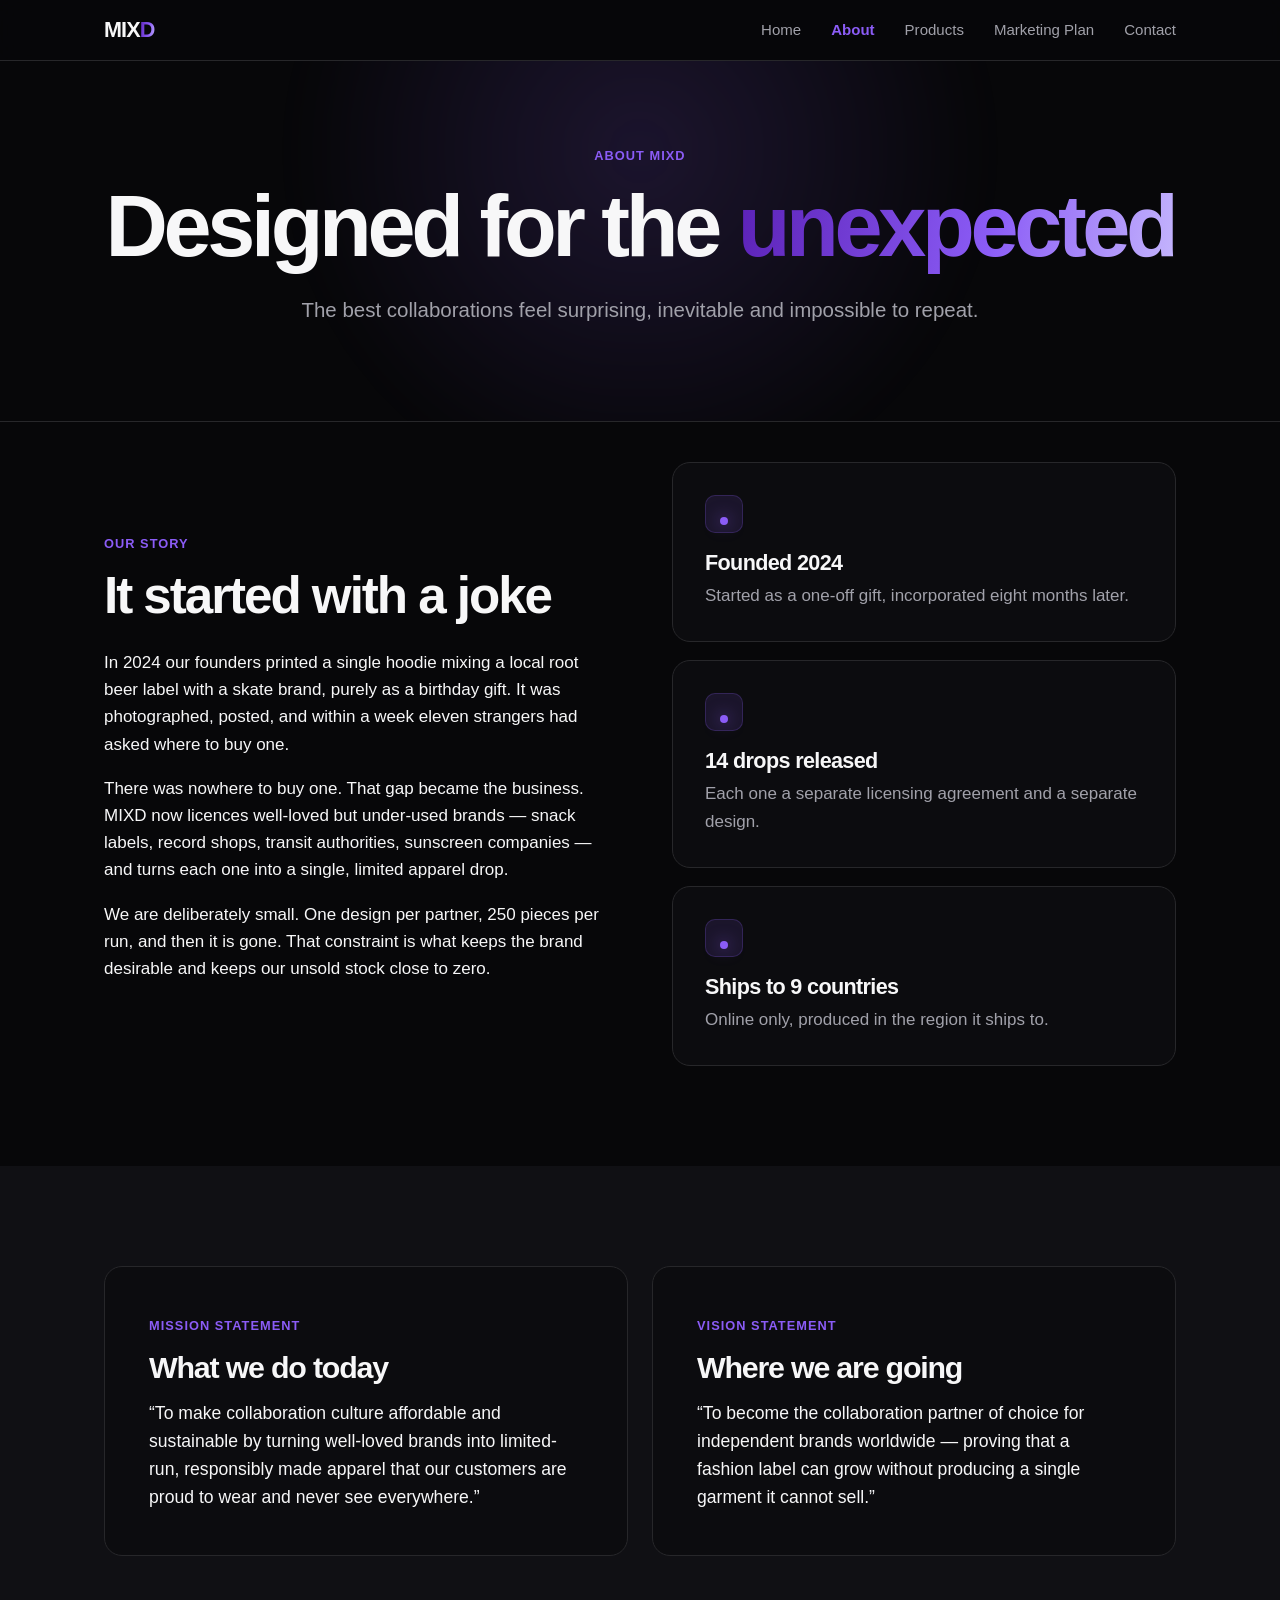
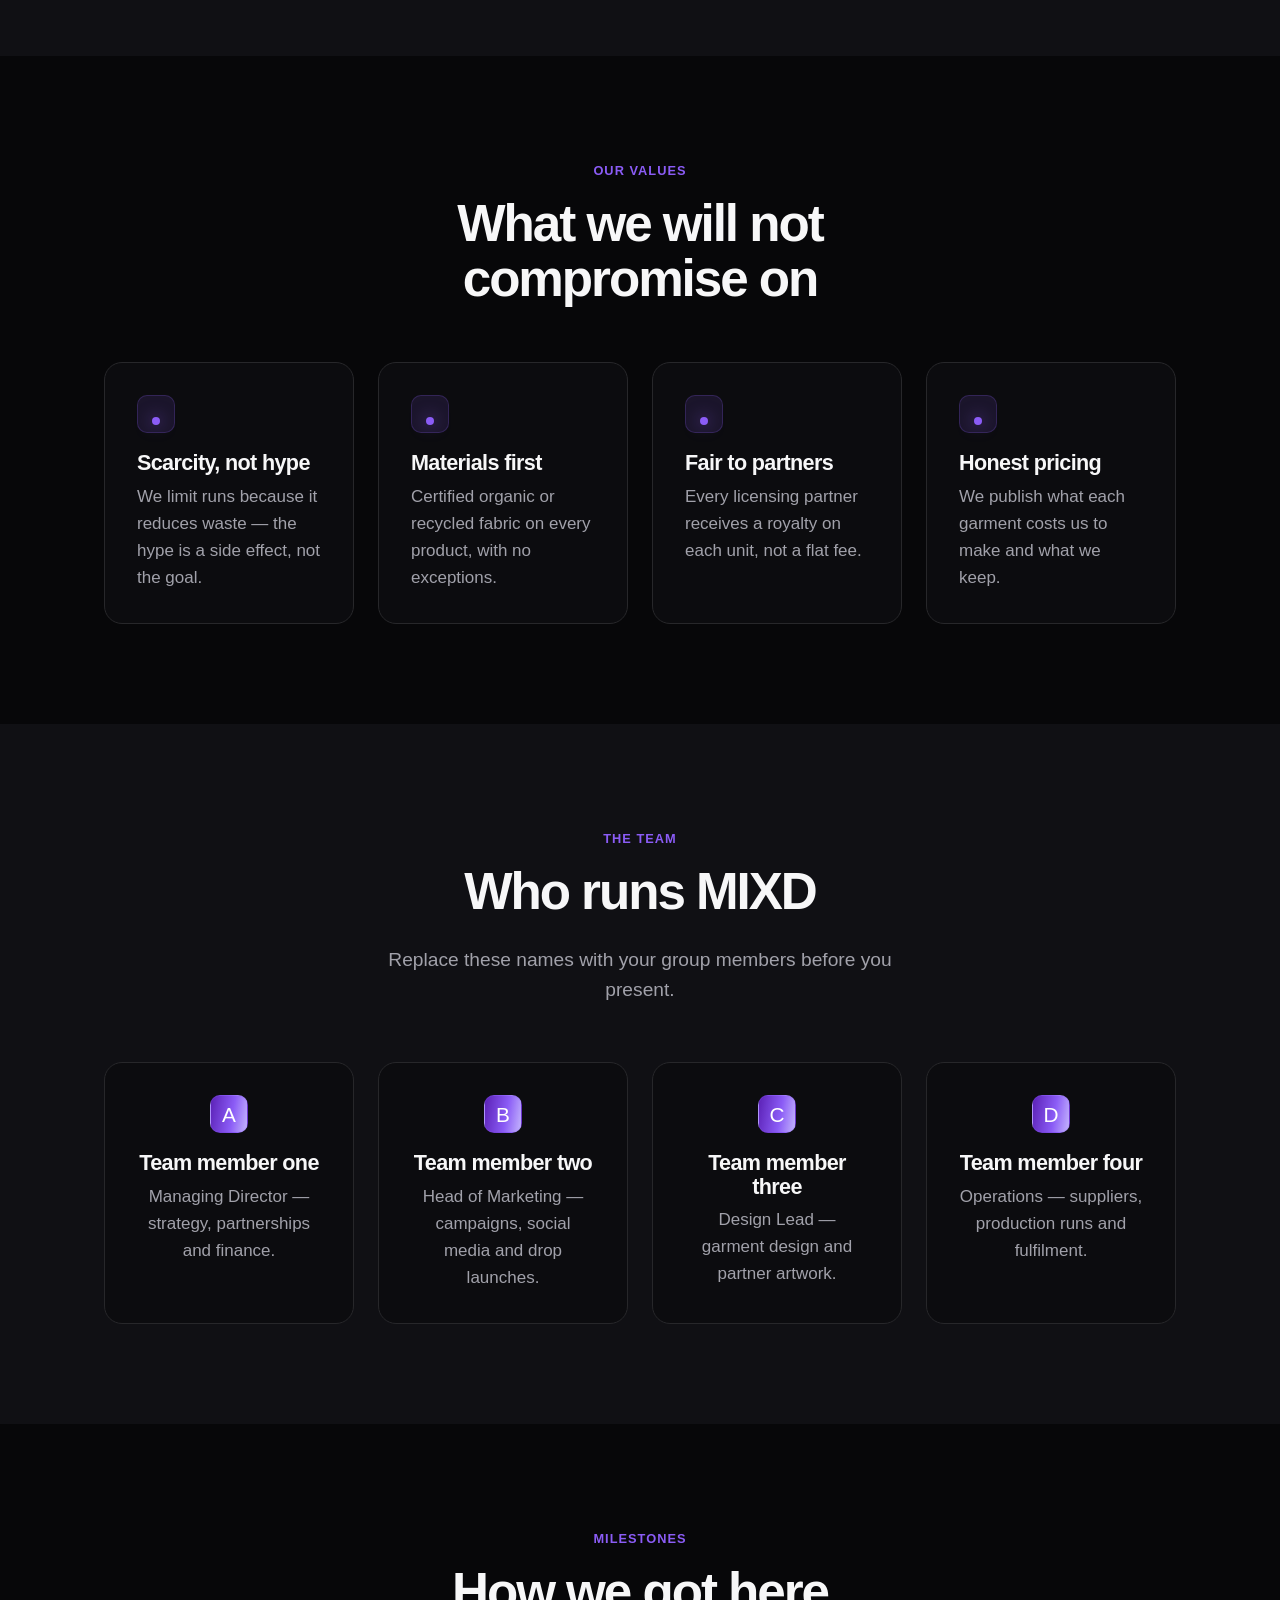
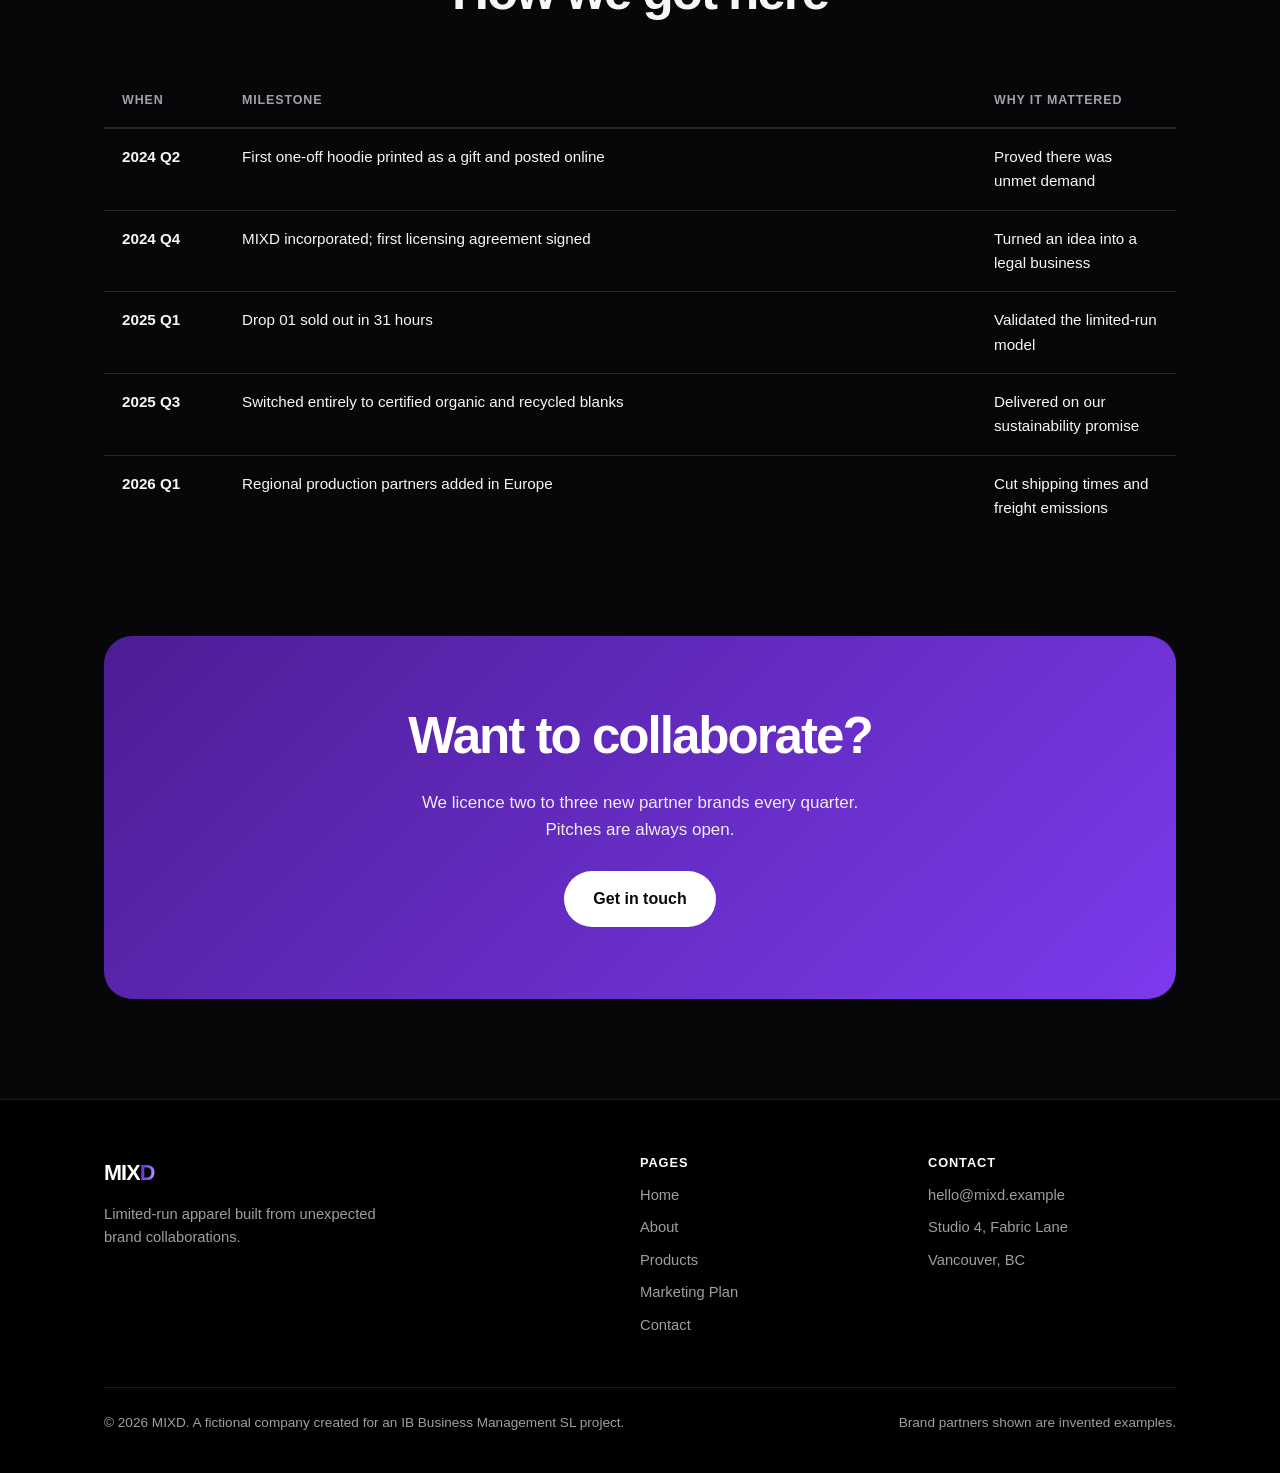
==== commit 7b2c7ba9: "Refine MIXD with monochrome purple theme" ====
--- a/about.html
+++ b/about.html
@@ -13,6 +13,7 @@
 <head>
   <meta charset="UTF-8">
   <meta name="viewport" content="width=device-width, initial-scale=1.0">
+  <meta name="theme-color" content="#000000">
   <title>About MIXD — Our Mission</title>
   <meta name="description" content="MIXD's mission, vision, values and the team behind the brand-collaboration apparel label.">
   <link rel="icon" href="visuals/exports/favicon.svg" type="image/svg+xml">
@@ -50,11 +51,10 @@
          ==================================================================== -->
     <section class="hero" style="padding: 80px 0 60px;">
       <div class="wrap">
-        <span class="eyebrow">About us</span>
-        <h1>Built on the <span class="grad">unexpected</span></h1>
+        <span class="eyebrow">About MIXD</span>
+        <h1>Designed for the <span class="grad">unexpected</span></h1>
         <p class="lead center">
-          MIXD exists because the most interesting piece of clothing in anyone's wardrobe
-          is usually the one that shouldn't exist.
+          The best collaborations feel surprising, inevitable and impossible to repeat.
         </p>
       </div>
     </section>
--- a/css/style.css
+++ b/css/style.css
@@ -8,7 +8,7 @@
    Scroll to "1. DESIGN TOKENS" just below. Change the colour codes there
    and every page updates automatically. You do not need to touch anything else.
 
-   Colour codes are "hex" codes, e.g. #6C3CF4. You can pick new ones at
+   Colour codes are "hex" codes, e.g. #8B5CF6. You can pick new ones at
    https://coolors.co or just Google "hex color picker".
    ========================================================================== */
 
@@ -18,30 +18,27 @@
    ========================================================================== */
 
 :root {
-  /* --- Brand colours (change these to re-skin the whole site) --- */
-  --brand-violet: #6C3CF4;
-  --brand-pink:   #FF2D78;
-  --brand-orange: #FF9F0A;
-  --brand-blue:   #0A84FF;
-  --brand-green:  #30D158;
-
-  /* The signature MIXD gradient — used on buttons and headline words */
-  --gradient: linear-gradient(100deg, var(--brand-violet), var(--brand-pink) 55%, var(--brand-orange));
+  /* --- Brand colours: black first, white and purple only --- */
+  --brand-violet:     #8B5CF6;
+  --brand-violet-deep:#5B21B6;
+  --brand-violet-soft:#C4B5FD;
+
+  --gradient: linear-gradient(100deg, var(--brand-violet-deep), var(--brand-violet) 58%, var(--brand-violet-soft));
 
   /* --- Neutrals (backgrounds and text) --- */
-  --bg:        #FFFFFF;   /* main page background */
-  --bg-soft:   #F5F5F7;   /* light grey section background */
-  --bg-dark:   #0B0B0F;   /* dark section background */
-  --ink:       #1D1D1F;   /* main text colour */
-  --ink-soft:  #6E6E73;   /* secondary / smaller text */
+  --bg:        #070709;   /* main page background */
+  --bg-soft:   #101014;   /* alternating dark section */
+  --bg-dark:   #000000;   /* deepest background */
+  --ink:       #F7F7F8;   /* main text colour */
+  --ink-soft:  #A1A1AA;   /* secondary / smaller text */
   --ink-invert:#FFFFFF;   /* text on dark backgrounds */
-  --line:      #E3E3E6;   /* thin divider lines and card borders */
+  --line:      #27272A;   /* thin divider lines and card borders */
 
   /* --- Shape and spacing --- */
-  --radius:    20px;      /* how rounded the cards and buttons are */
-  --radius-sm: 12px;
-  --shadow:    0 4px 24px rgba(0, 0, 0, 0.06);
-  --shadow-lg: 0 18px 50px rgba(0, 0, 0, 0.12);
+  --radius:    18px;      /* how rounded the cards and buttons are */
+  --radius-sm: 10px;
+  --shadow:    0 8px 28px rgba(0, 0, 0, 0.28);
+  --shadow-lg: 0 20px 55px rgba(0, 0, 0, 0.48);
   --maxw:      1120px;    /* how wide the content can get on big screens */
 
   /* --- Typography --- */
@@ -71,6 +68,7 @@
   color: var(--ink);
   background: var(--bg);
   -webkit-font-smoothing: antialiased;
+  text-rendering: optimizeLegibility;
 }
 
 img { max-width: 100%; display: block; }
@@ -80,12 +78,12 @@
 h1, h2, h3, h4 {
   margin: 0 0 0.5em;
   line-height: 1.08;
-  letter-spacing: -0.022em;
-  font-weight: 700;
-}
-
-h1 { font-size: clamp(2.6rem, 6vw, 4.4rem); }
-h2 { font-size: clamp(2rem, 4vw, 3rem); }
+  letter-spacing: -0.03em;
+  font-weight: 650;
+}
+
+h1 { font-size: clamp(3rem, 7vw, 5.4rem); letter-spacing: -0.05em; }
+h2 { font-size: clamp(2rem, 4vw, 3.25rem); letter-spacing: -0.04em; }
 h3 { font-size: 1.35rem; }
 
 p { margin: 0 0 1em; }
@@ -131,17 +129,18 @@
   text-decoration: none;
   border: 1px solid transparent;
   cursor: pointer;
-  transition: transform 0.18s ease, box-shadow 0.18s ease, background 0.18s ease;
+  transition: transform 0.18s ease, box-shadow 0.18s ease, background-color 0.18s ease, border-color 0.18s ease;
 }
 
 .btn:hover { transform: translateY(-2px); }
 
-/* Filled gradient button — the main call to action */
+/* Solid purple button — the main call to action */
 .btn-primary {
-  background: var(--gradient);
+  background: var(--brand-violet);
   color: #fff;
-  box-shadow: 0 8px 24px rgba(108, 60, 244, 0.28);
-}
+  box-shadow: 0 10px 28px rgba(139, 92, 246, 0.24);
+}
+.btn-primary:hover { background: #7C3AED; box-shadow: 0 14px 34px rgba(139, 92, 246, 0.32); }
 
 /* Outlined button — the secondary action */
 .btn-ghost {
@@ -154,7 +153,7 @@
 /* Button used on dark backgrounds */
 .btn-light {
   background: #fff;
-  color: var(--ink);
+  color: #09090B;
 }
 
 
@@ -169,7 +168,7 @@
   position: sticky;
   top: 0;
   z-index: 50;
-  background: rgba(255, 255, 255, 0.72);
+  background: rgba(7, 7, 9, 0.78);
   backdrop-filter: saturate(180%) blur(20px);
   -webkit-backdrop-filter: saturate(180%) blur(20px);
   border-bottom: 1px solid var(--line);
@@ -187,6 +186,7 @@
   font-weight: 700;
   letter-spacing: -0.04em;
   text-decoration: none;
+  color: var(--ink);
 }
 
 .nav-links {
@@ -236,7 +236,7 @@
 .section-dark .muted,
 .section-dark .lead { color: rgba(255, 255, 255, 0.65); }
 
-.section-head { max-width: 62ch; margin: 0 auto 56px; text-align: center; }
+.section-head { max-width: 58ch; margin: 0 auto 56px; text-align: center; }
 
 /* A responsive grid. Add .cols-2, .cols-3 or .cols-4 to set the columns. */
 .grid { display: grid; gap: 24px; }
@@ -258,35 +258,46 @@
    ========================================================================== */
 
 .card {
-  background: var(--bg);
+  background: #0C0C0F;
   border: 1px solid var(--line);
   border-radius: var(--radius);
   padding: 32px;
   transition: transform 0.25s ease, box-shadow 0.25s ease;
 }
-.card:hover { transform: translateY(-4px); box-shadow: var(--shadow-lg); }
+.card:hover { transform: translateY(-4px); border-color: #3F3F46; box-shadow: var(--shadow-lg); }
 
 .card h3 { margin-bottom: 8px; }
 .card p  { color: var(--ink-soft); margin-bottom: 0; }
 
 .section-dark .card {
-  background: rgba(255, 255, 255, 0.05);
-  border-color: rgba(255, 255, 255, 0.12);
+  background: #0C0C0F;
+  border-color: var(--line);
 }
 .section-dark .card p { color: rgba(255, 255, 255, 0.65); }
 
-/* Big coloured number or emoji at the top of a card */
+/* Minimal purple marker at the top of a card */
 .card-icon {
-  width: 46px;
-  height: 46px;
-  border-radius: 14px;
+  width: 38px;
+  height: 38px;
+  border-radius: 10px;
   display: grid;
   place-items: center;
   font-size: 1.3rem;
   margin-bottom: 18px;
-  background: var(--bg-soft);
-}
-.section-dark .card-icon { background: rgba(255, 255, 255, 0.1); }
+  color: var(--brand-violet-soft);
+  background: rgba(139, 92, 246, 0.12);
+  border: 1px solid rgba(139, 92, 246, 0.22);
+}
+.section-dark .card-icon { background: rgba(139, 92, 246, 0.12); }
+.card-icon:not([style]) { font-size: 0; }
+.card-icon:not([style])::after {
+  content: "";
+  width: 8px;
+  height: 8px;
+  border-radius: 50%;
+  background: var(--brand-violet);
+  box-shadow: 0 0 16px rgba(139, 92, 246, 0.7);
+}
 
 
 /* ==========================================================================
@@ -298,6 +309,7 @@
   text-align: center;
   position: relative;
   overflow: hidden;
+  border-bottom: 1px solid var(--line);
 }
 
 /* Soft coloured glow behind the hero text */
@@ -309,8 +321,7 @@
   transform: translateX(-50%);
   width: 900px;
   height: 620px;
-  background: radial-gradient(circle at 30% 40%, rgba(108, 60, 244, 0.22), transparent 60%),
-              radial-gradient(circle at 70% 50%, rgba(255, 45, 120, 0.18), transparent 60%);
+  background: radial-gradient(circle, rgba(139, 92, 246, 0.16), transparent 64%);
   filter: blur(20px);
   z-index: -1;
 }
@@ -331,7 +342,7 @@
   display: grid;
   place-items: center;
   color: var(--ink-invert);
-  background-color: var(--bg-dark);
+  background-color: #000000;
   background-image: url("../visuals/exports/hero-background.svg");
   background-position: center;
   background-size: cover;
@@ -339,7 +350,7 @@
 
 .hero--home::before { display: none; }
 .hero--home .lead { color: rgba(255, 255, 255, 0.72); }
-.hero--home .eyebrow { color: #FFFFFF; }
+.hero--home .eyebrow { color: var(--brand-violet-soft); }
 .hero--home .btn-ghost {
   color: #FFFFFF;
   border-color: rgba(255, 255, 255, 0.32);
@@ -360,21 +371,24 @@
   border: 1px solid var(--line);
   border-radius: var(--radius);
   overflow: hidden;
-  background: var(--bg);
+  background: #0C0C0F;
   display: flex;
   flex-direction: column;
   transition: transform 0.25s ease, box-shadow 0.25s ease;
 }
-.product:hover { transform: translateY(-5px); box-shadow: var(--shadow-lg); }
+.product:hover { transform: translateY(-5px); border-color: #3F3F46; box-shadow: var(--shadow-lg); }
 
 .product-art {
   aspect-ratio: 4 / 3;
   display: grid;
   place-items: center;
   padding: 26px;
-  background: var(--bg-soft);
+  background: #111116;
 }
 .product-art svg { width: 100%; height: 100%; max-height: 220px; }
+.product-art stop:first-child { stop-color: var(--brand-violet-deep); }
+.product-art stop:last-child { stop-color: var(--brand-violet-soft); }
+.product-art path[fill="#FFFFFF"] { fill: var(--brand-violet-soft); }
 
 .product-body { padding: 24px 26px 28px; flex: 1; display: flex; flex-direction: column; }
 .product-body h3 { margin-bottom: 4px; font-size: 1.15rem; }
@@ -402,8 +416,8 @@
   text-transform: uppercase;
   padding: 5px 10px;
   border-radius: 999px;
-  background: rgba(108, 60, 244, 0.1);
-  color: var(--brand-violet);
+  background: rgba(139, 92, 246, 0.12);
+  color: var(--brand-violet-soft);
 }
 
 
@@ -483,11 +497,11 @@
   padding: 28px;
   border: 1px solid var(--line);
   border-top: 4px solid var(--brand-violet);
-  background: var(--bg);
-}
-.swot-box:nth-child(2) { border-top-color: var(--brand-pink); }
-.swot-box:nth-child(3) { border-top-color: var(--brand-blue); }
-.swot-box:nth-child(4) { border-top-color: var(--brand-orange); }
+  background: #0C0C0F;
+}
+.swot-box:nth-child(2) { border-top-color: #A78BFA; }
+.swot-box:nth-child(3) { border-top-color: #7C3AED; }
+.swot-box:nth-child(4) { border-top-color: #C4B5FD; }
 
 .swot-box h3 { font-size: 1.05rem; margin-bottom: 12px; }
 .swot-box ul { margin: 0; padding-left: 18px; color: var(--ink-soft); }
@@ -514,7 +528,7 @@
   font-family: inherit;
   font-size: 1rem;
   color: var(--ink);
-  background: var(--bg);
+  background: #0C0C0F;
   border: 1px solid var(--line);
   border-radius: var(--radius-sm);
   transition: border-color 0.15s ease, box-shadow 0.15s ease;
@@ -523,19 +537,19 @@
 input:focus, textarea:focus, select:focus {
   outline: none;
   border-color: var(--brand-violet);
-  box-shadow: 0 0 0 3px rgba(108, 60, 244, 0.15);
+  box-shadow: 0 0 0 3px rgba(139, 92, 246, 0.16);
 }
 
 textarea { min-height: 140px; resize: vertical; }
 
-/* Green confirmation message that appears after pressing Send */
+/* Confirmation message that appears after pressing Send */
 .form-note {
   display: none;
   margin-top: 16px;
   padding: 14px 16px;
   border-radius: var(--radius-sm);
-  background: rgba(48, 209, 88, 0.12);
-  color: #1c7a35;
+  background: rgba(139, 92, 246, 0.14);
+  color: var(--brand-violet-soft);
   font-size: 0.94rem;
 }
 .form-note.show { display: block; }
@@ -571,7 +585,7 @@
   border-radius: 28px;
   padding: 72px 40px;
   text-align: center;
-  background: var(--gradient);
+  background: linear-gradient(135deg, #4C1D95, #7C3AED);
   color: #fff;
 }
 .cta h2 { color: #fff; }
@@ -587,7 +601,7 @@
   padding: 56px 0 40px;
   font-size: 0.92rem;
   color: rgba(255, 255, 255, 0.62);
-  background: var(--bg-dark);
+  background: #000000;
 }
 
 .footer-grid {
@@ -673,7 +687,7 @@
     right: 0;
     flex-direction: column;
     gap: 0;
-    background: #fff;
+    background: rgba(7, 7, 9, 0.98);
     border-bottom: 1px solid var(--line);
     padding: 8px 24px 18px;
     display: none;
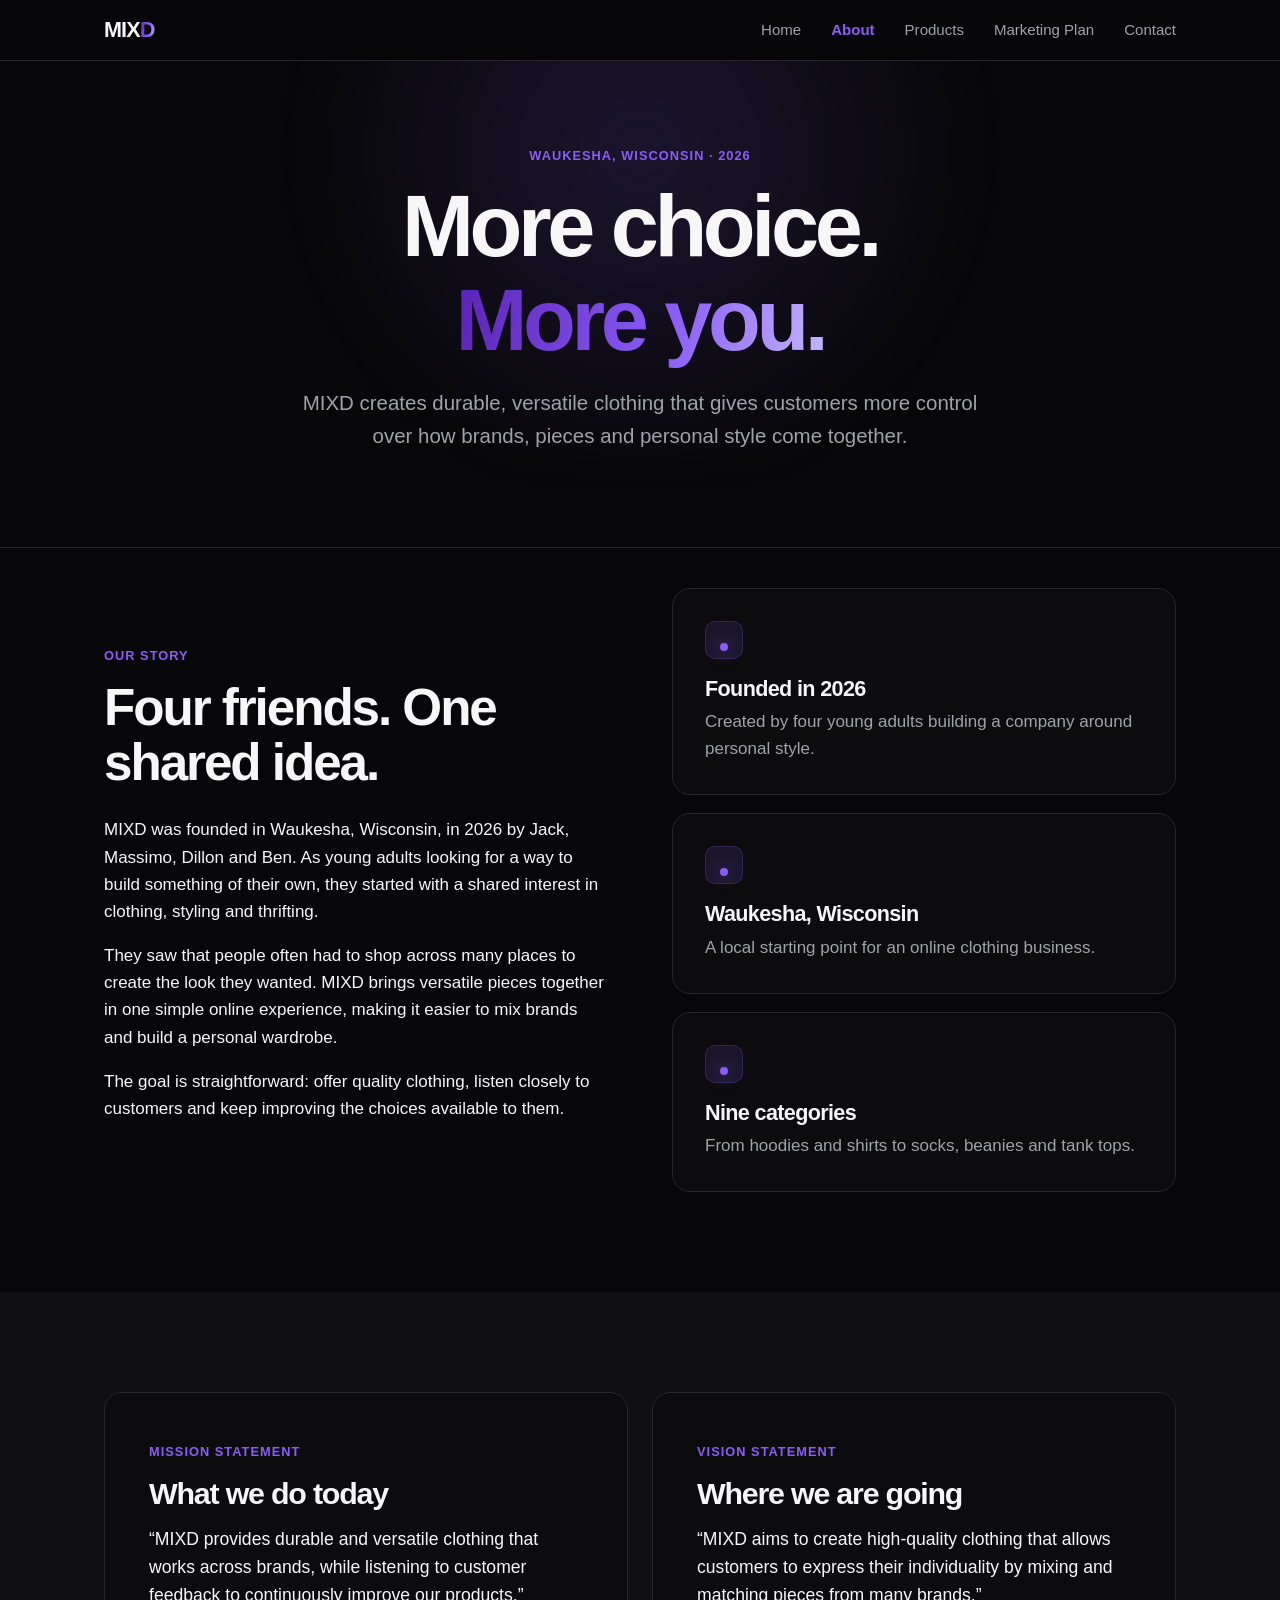
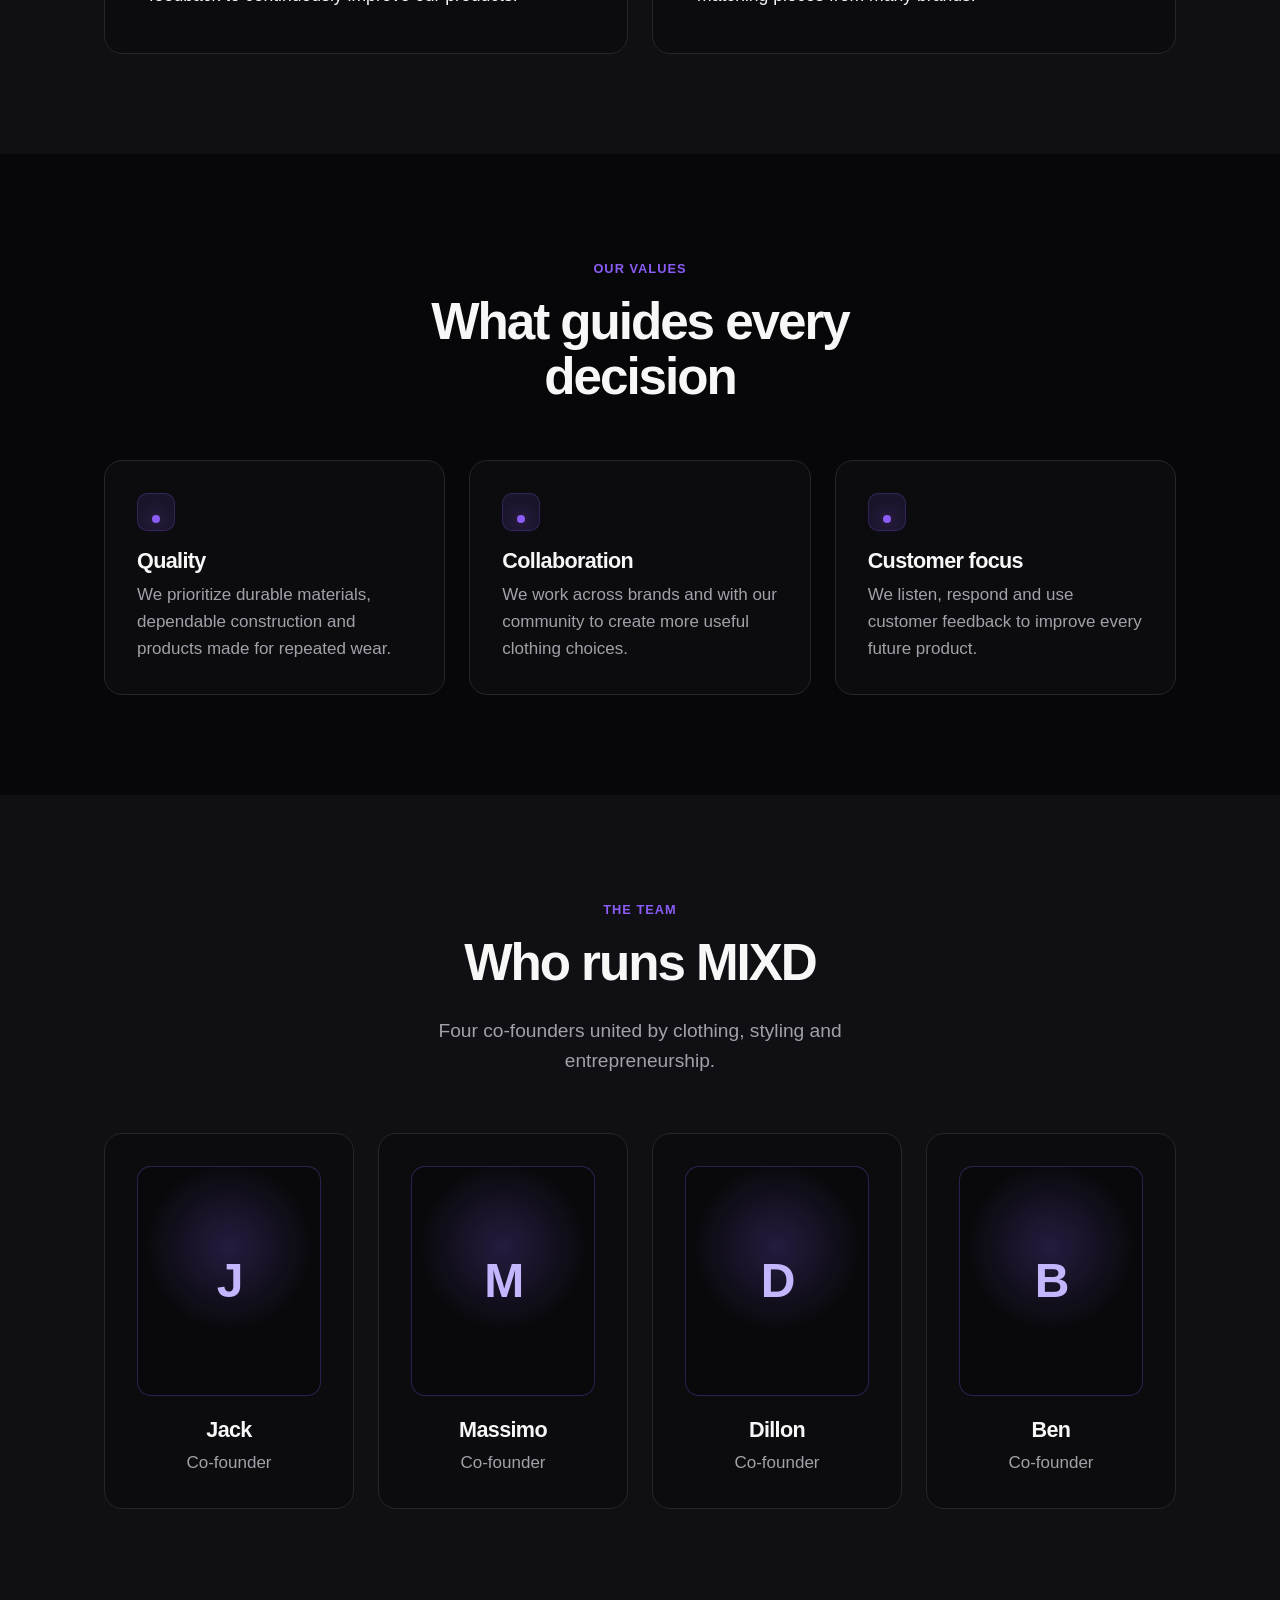
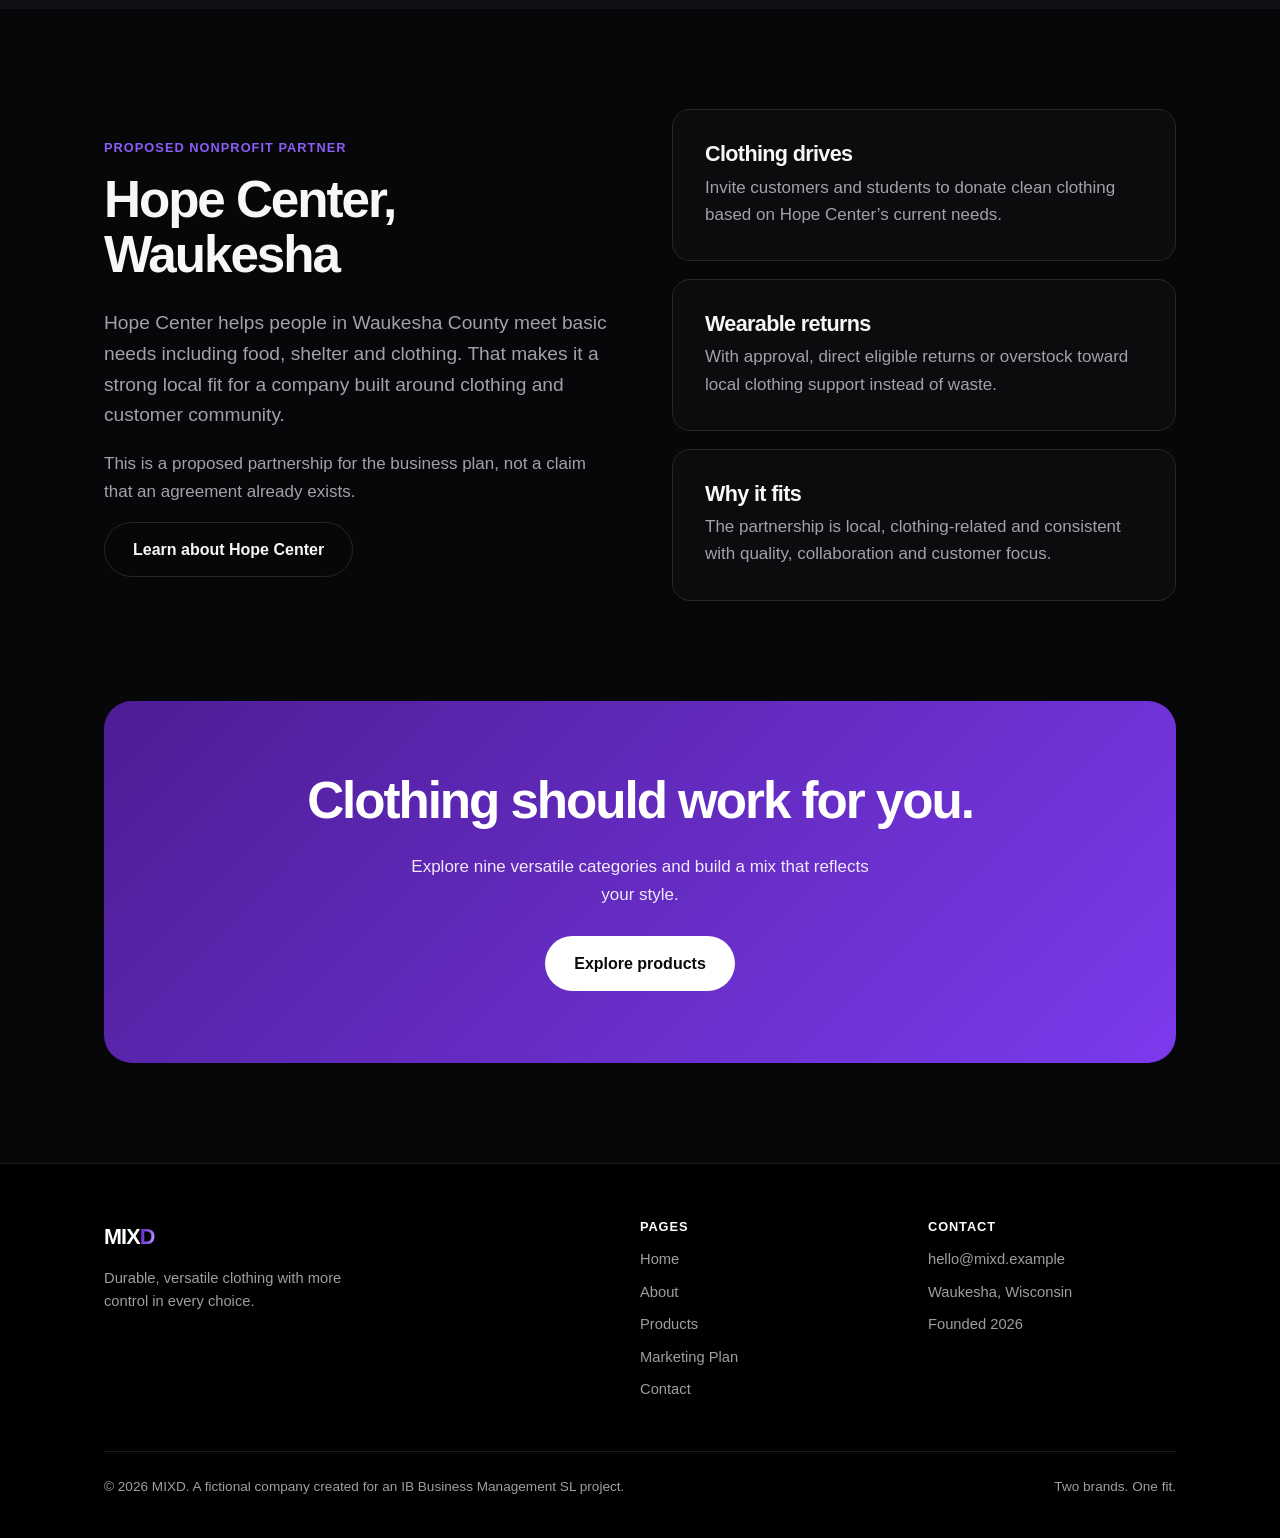
==== commit c73a3ef7: "Align site with presentation brief" ====
--- a/about.html
+++ b/about.html
@@ -15,13 +15,13 @@
   <meta name="viewport" content="width=device-width, initial-scale=1.0">
   <meta name="theme-color" content="#000000">
   <title>About MIXD — Our Mission</title>
-  <meta name="description" content="MIXD's mission, vision, values and the team behind the brand-collaboration apparel label.">
+  <meta name="description" content="Meet MIXD's founders and explore its mission, vision, core values and proposed Hope Center partnership in Waukesha.">
   <link rel="icon" href="visuals/exports/favicon.svg" type="image/svg+xml">
   <link rel="icon" href="visuals/exports/favicon-32.png" type="image/png" sizes="32x32">
   <meta property="og:image" content="https://clwx-31.github.io/mixd-website/visuals/exports/og-image.png">
   <meta property="og:image:width" content="1200">
   <meta property="og:image:height" content="630">
-  <meta property="og:image:alt" content="MIXD — Two brands. One fit. Limited-run collaboration apparel.">
+  <meta property="og:image:alt" content="MIXD — Two brands. One fit. Durable, versatile clothing from Waukesha, Wisconsin.">
   <meta name="twitter:card" content="summary_large_image">
   <meta name="twitter:image" content="https://clwx-31.github.io/mixd-website/visuals/exports/og-image.png">
   <link rel="stylesheet" href="css/style.css">
@@ -51,10 +51,11 @@
          ==================================================================== -->
     <section class="hero" style="padding: 80px 0 60px;">
       <div class="wrap">
-        <span class="eyebrow">About MIXD</span>
-        <h1>Designed for the <span class="grad">unexpected</span></h1>
+        <span class="eyebrow">Waukesha, Wisconsin · 2026</span>
+        <h1>More choice.<br><span class="grad">More you.</span></h1>
         <p class="lead center">
-          The best collaborations feel surprising, inevitable and impossible to repeat.
+          MIXD creates durable, versatile clothing that gives customers more control
+          over how brands, pieces and personal style come together.
         </p>
       </div>
     </section>
@@ -68,40 +69,38 @@
         <div class="split">
           <div>
             <span class="eyebrow">Our story</span>
-            <h2>It started with a joke</h2>
+            <h2>Four friends. One shared idea.</h2>
             <p>
-              In 2024 our founders printed a single hoodie mixing a local root beer label
-              with a skate brand, purely as a birthday gift. It was photographed, posted,
-              and within a week eleven strangers had asked where to buy one.
+              MIXD was founded in Waukesha, Wisconsin, in 2026 by Jack, Massimo,
+              Dillon and Ben. As young adults looking for a way to build something of
+              their own, they started with a shared interest in clothing, styling and thrifting.
             </p>
             <p>
-              There was nowhere to buy one. That gap became the business. MIXD now licences
-              well-loved but under-used brands — snack labels, record shops, transit
-              authorities, sunscreen companies — and turns each one into a single, limited
-              apparel drop.
+              They saw that people often had to shop across many places to create the look
+              they wanted. MIXD brings versatile pieces together in one simple online
+              experience, making it easier to mix brands and build a personal wardrobe.
             </p>
             <p>
-              We are deliberately small. One design per partner, 250 pieces per run, and
-              then it is gone. That constraint is what keeps the brand desirable and keeps
-              our unsold stock close to zero.
+              The goal is straightforward: offer quality clothing, listen closely to
+              customers and keep improving the choices available to them.
             </p>
           </div>
 
           <div class="grid" style="gap:18px;">
             <div class="card">
               <div class="card-icon">📅</div>
-              <h3>Founded 2024</h3>
-              <p>Started as a one-off gift, incorporated eight months later.</p>
+              <h3>Founded in 2026</h3>
+              <p>Created by four young adults building a company around personal style.</p>
             </div>
             <div class="card">
               <div class="card-icon">👕</div>
-              <h3>14 drops released</h3>
-              <p>Each one a separate licensing agreement and a separate design.</p>
+              <h3>Waukesha, Wisconsin</h3>
+              <p>A local starting point for an online clothing business.</p>
             </div>
             <div class="card">
               <div class="card-icon">🌍</div>
-              <h3>Ships to 9 countries</h3>
-              <p>Online only, produced in the region it ships to.</p>
+              <h3>Nine categories</h3>
+              <p>From hoodies and shirts to socks, beanies and tank tops.</p>
             </div>
           </div>
         </div>
@@ -122,9 +121,8 @@
             <span class="eyebrow">Mission statement</span>
             <h2 style="font-size:1.9rem;">What we do today</h2>
             <p style="font-size:1.1rem; color:var(--ink);">
-              “To make collaboration culture affordable and sustainable by turning
-              well-loved brands into limited-run, responsibly made apparel that our
-              customers are proud to wear and never see everywhere.”
+              “MIXD provides durable and versatile clothing that works across brands,
+              while listening to customer feedback to continuously improve our products.”
             </p>
           </div>
 
@@ -132,47 +130,41 @@
             <span class="eyebrow">Vision statement</span>
             <h2 style="font-size:1.9rem;">Where we are going</h2>
             <p style="font-size:1.1rem; color:var(--ink);">
-              “To become the collaboration partner of choice for independent brands
-              worldwide — proving that a fashion label can grow without producing a
-              single garment it cannot sell.”
-            </p>
-          </div>
-
-        </div>
-      </div>
-    </section>
-
-
-    <!-- ====================================================================
-         OUR VALUES — four cards
+              “MIXD aims to create high-quality clothing that allows customers to express
+              their individuality by mixing and matching pieces from many brands.”
+            </p>
+          </div>
+
+        </div>
+      </div>
+    </section>
+
+
+    <!-- ====================================================================
+         OUR VALUES — three cards
          ==================================================================== -->
     <section class="reveal">
       <div class="wrap">
         <div class="section-head">
           <span class="eyebrow">Our values</span>
-          <h2>What we will not compromise on</h2>
-        </div>
-
-        <div class="grid cols-4">
+          <h2>What guides every decision</h2>
+        </div>
+
+        <div class="grid cols-3">
           <div class="card">
             <div class="card-icon">🎯</div>
-            <h3>Scarcity, not hype</h3>
-            <p>We limit runs because it reduces waste — the hype is a side effect, not the goal.</p>
+            <h3>Quality</h3>
+            <p>We prioritize durable materials, dependable construction and products made for repeated wear.</p>
           </div>
           <div class="card">
             <div class="card-icon">🌱</div>
-            <h3>Materials first</h3>
-            <p>Certified organic or recycled fabric on every product, with no exceptions.</p>
-          </div>
-          <div class="card">
-            <div class="card-icon">⚖️</div>
-            <h3>Fair to partners</h3>
-            <p>Every licensing partner receives a royalty on each unit, not a flat fee.</p>
+            <h3>Collaboration</h3>
+            <p>We work across brands and with our community to create more useful clothing choices.</p>
           </div>
           <div class="card">
             <div class="card-icon">💬</div>
-            <h3>Honest pricing</h3>
-            <p>We publish what each garment costs us to make and what we keep.</p>
+            <h3>Customer focus</h3>
+            <p>We listen, respond and use customer feedback to improve every future product.</p>
           </div>
         </div>
       </div>
@@ -181,90 +173,76 @@
 
     <!-- ====================================================================
          THE TEAM
-         >>> GROUP MEMBERS: PUT YOUR OWN NAMES AND ROLES HERE <<<
-         Replace "Team member one" with a real name and change the role below it.
+         Replace each .team-photo placeholder with a real team image when supplied.
          ==================================================================== -->
     <section class="section-soft reveal">
       <div class="wrap">
         <div class="section-head">
           <span class="eyebrow">The team</span>
           <h2>Who runs MIXD</h2>
-          <p class="lead center">Replace these names with your group members before you present.</p>
+          <p class="lead center">Four co-founders united by clothing, styling and entrepreneurship.</p>
         </div>
 
         <div class="grid cols-4">
           <div class="card center">
-            <div class="card-icon" style="margin:0 auto 18px; background:var(--gradient); color:#fff;">A</div>
-            <h3>Team member one</h3>
-            <p>Managing Director — strategy, partnerships and finance.</p>
+            <div class="team-photo" role="img" aria-label="Photo placeholder for Jack">J</div>
+            <h3>Jack</h3>
+            <p>Co-founder</p>
           </div>
           <div class="card center">
-            <div class="card-icon" style="margin:0 auto 18px; background:var(--gradient); color:#fff;">B</div>
-            <h3>Team member two</h3>
-            <p>Head of Marketing — campaigns, social media and drop launches.</p>
+            <div class="team-photo" role="img" aria-label="Photo placeholder for Massimo">M</div>
+            <h3>Massimo</h3>
+            <p>Co-founder</p>
           </div>
           <div class="card center">
-            <div class="card-icon" style="margin:0 auto 18px; background:var(--gradient); color:#fff;">C</div>
-            <h3>Team member three</h3>
-            <p>Design Lead — garment design and partner artwork.</p>
+            <div class="team-photo" role="img" aria-label="Photo placeholder for Dillon">D</div>
+            <h3>Dillon</h3>
+            <p>Co-founder</p>
           </div>
           <div class="card center">
-            <div class="card-icon" style="margin:0 auto 18px; background:var(--gradient); color:#fff;">D</div>
-            <h3>Team member four</h3>
-            <p>Operations — suppliers, production runs and fulfilment.</p>
-          </div>
-        </div>
-      </div>
-    </section>
-
-
-    <!-- ====================================================================
-         MILESTONES / TIMELINE
+            <div class="team-photo" role="img" aria-label="Photo placeholder for Ben">B</div>
+            <h3>Ben</h3>
+            <p>Co-founder</p>
+          </div>
+        </div>
+      </div>
+    </section>
+
+
+    <!-- ====================================================================
+         PROPOSED NONPROFIT PARTNERSHIP
          ==================================================================== -->
     <section class="reveal">
       <div class="wrap">
-        <div class="section-head">
-          <span class="eyebrow">Milestones</span>
-          <h2>How we got here</h2>
-        </div>
-
-        <div class="table-scroll">
-          <table>
-            <thead>
-              <tr>
-                <th style="width:120px;">When</th>
-                <th>Milestone</th>
-                <th style="width:200px;">Why it mattered</th>
-              </tr>
-            </thead>
-            <tbody>
-              <tr>
-                <td><strong>2024 Q2</strong></td>
-                <td>First one-off hoodie printed as a gift and posted online</td>
-                <td>Proved there was unmet demand</td>
-              </tr>
-              <tr>
-                <td><strong>2024 Q4</strong></td>
-                <td>MIXD incorporated; first licensing agreement signed</td>
-                <td>Turned an idea into a legal business</td>
-              </tr>
-              <tr>
-                <td><strong>2025 Q1</strong></td>
-                <td>Drop 01 sold out in 31 hours</td>
-                <td>Validated the limited-run model</td>
-              </tr>
-              <tr>
-                <td><strong>2025 Q3</strong></td>
-                <td>Switched entirely to certified organic and recycled blanks</td>
-                <td>Delivered on our sustainability promise</td>
-              </tr>
-              <tr>
-                <td><strong>2026 Q1</strong></td>
-                <td>Regional production partners added in Europe</td>
-                <td>Cut shipping times and freight emissions</td>
-              </tr>
-            </tbody>
-          </table>
+        <div class="split">
+          <div>
+            <span class="eyebrow">Proposed nonprofit partner</span>
+            <h2>Hope Center, Waukesha</h2>
+            <p class="lead">
+              Hope Center helps people in Waukesha County meet basic needs including
+              food, shelter and clothing. That makes it a strong local fit for a company
+              built around clothing and customer community.
+            </p>
+            <p class="muted">
+              This is a proposed partnership for the business plan, not a claim that an
+              agreement already exists.
+            </p>
+            <a class="btn btn-ghost" href="https://hopecenterwi.org/">Learn about Hope Center</a>
+          </div>
+          <div class="grid" style="gap:18px;">
+            <div class="card">
+              <h3>Clothing drives</h3>
+              <p>Invite customers and students to donate clean clothing based on Hope Center’s current needs.</p>
+            </div>
+            <div class="card">
+              <h3>Wearable returns</h3>
+              <p>With approval, direct eligible returns or overstock toward local clothing support instead of waste.</p>
+            </div>
+            <div class="card">
+              <h3>Why it fits</h3>
+              <p>The partnership is local, clothing-related and consistent with quality, collaboration and customer focus.</p>
+            </div>
+          </div>
         </div>
       </div>
     </section>
@@ -276,9 +254,9 @@
     <section style="padding-top:0;">
       <div class="wrap">
         <div class="cta reveal">
-          <h2>Want to collaborate?</h2>
-          <p>We licence two to three new partner brands every quarter. Pitches are always open.</p>
-          <a class="btn btn-light" href="contact.html">Get in touch</a>
+          <h2>Clothing should work for you.</h2>
+          <p>Explore nine versatile categories and build a mix that reflects your style.</p>
+          <a class="btn btn-light" href="products.html">Explore products</a>
         </div>
       </div>
     </section>
@@ -292,7 +270,7 @@
         <div>
           <a class="logo" href="index.html">MIX<span class="grad">D</span></a>
           <p style="margin-top:12px; max-width:34ch;">
-            Limited-run apparel built from unexpected brand collaborations.
+            Durable, versatile clothing with more control in every choice.
           </p>
         </div>
         <div>
@@ -309,14 +287,14 @@
           <h4>Contact</h4>
           <ul>
             <li><a href="mailto:hello@mixd.example">hello@mixd.example</a></li>
-            <li>Studio 4, Fabric Lane</li>
-            <li>Vancouver, BC</li>
+            <li>Waukesha, Wisconsin</li>
+            <li>Founded 2026</li>
           </ul>
         </div>
       </div>
       <div class="footer-bottom">
         <span>&copy; <span class="js-year">2026</span> MIXD. A fictional company created for an IB Business Management SL project.</span>
-        <span>Brand partners shown are invented examples.</span>
+        <span>Two brands. One fit.</span>
       </div>
     </div>
   </footer>
--- a/css/style.css
+++ b/css/style.css
@@ -299,6 +299,22 @@
   box-shadow: 0 0 16px rgba(139, 92, 246, 0.7);
 }
 
+/* Monogram placeholders keep the team section polished until real photos arrive. */
+.team-photo {
+  width: 100%;
+  aspect-ratio: 4 / 5;
+  margin: 0 auto 22px;
+  border: 1px solid rgba(139, 92, 246, 0.28);
+  border-radius: 14px;
+  display: grid;
+  place-items: center;
+  color: var(--brand-violet-soft);
+  background: radial-gradient(circle at 50% 35%, rgba(139, 92, 246, 0.22), transparent 48%), #09090C;
+  font-size: 3rem;
+  font-weight: 650;
+  letter-spacing: -0.05em;
+}
+
 
 /* ==========================================================================
    7. HERO (the big area at the top of the home page)
@@ -329,6 +345,15 @@
 .hero h1 { margin-bottom: 20px; }
 .hero .lead { margin: 0 auto 34px; font-size: 1.28rem; }
 
+.hero-wordmark {
+  margin-bottom: 20px;
+  color: var(--ink-invert);
+  font-size: clamp(1.8rem, 4vw, 2.8rem);
+  font-weight: 700;
+  letter-spacing: -0.06em;
+  line-height: 1;
+}
+
 .hero-actions {
   display: flex;
   gap: 14px;
@@ -386,9 +411,6 @@
   background: #111116;
 }
 .product-art svg { width: 100%; height: 100%; max-height: 220px; }
-.product-art stop:first-child { stop-color: var(--brand-violet-deep); }
-.product-art stop:last-child { stop-color: var(--brand-violet-soft); }
-.product-art path[fill="#FFFFFF"] { fill: var(--brand-violet-soft); }
 
 .product-body { padding: 24px 26px 28px; flex: 1; display: flex; flex-direction: column; }
 .product-body h3 { margin-bottom: 4px; font-size: 1.15rem; }
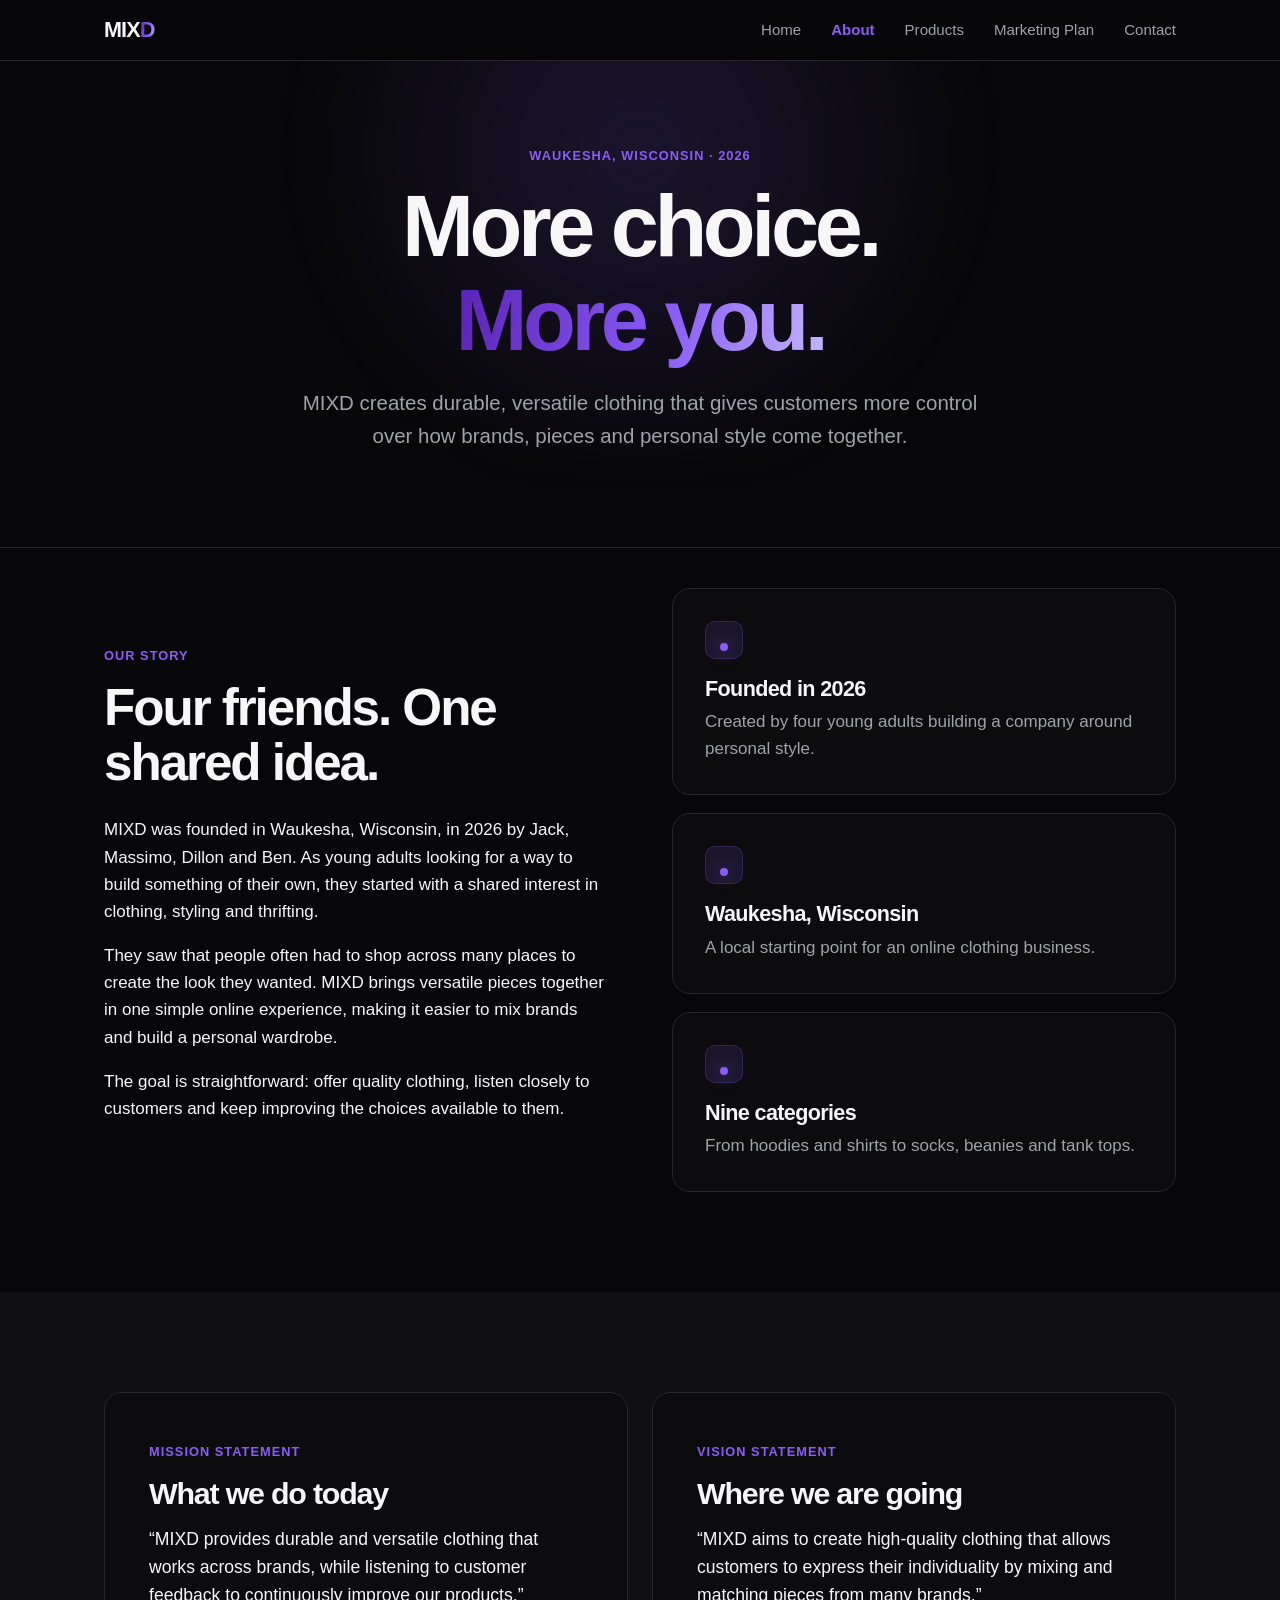
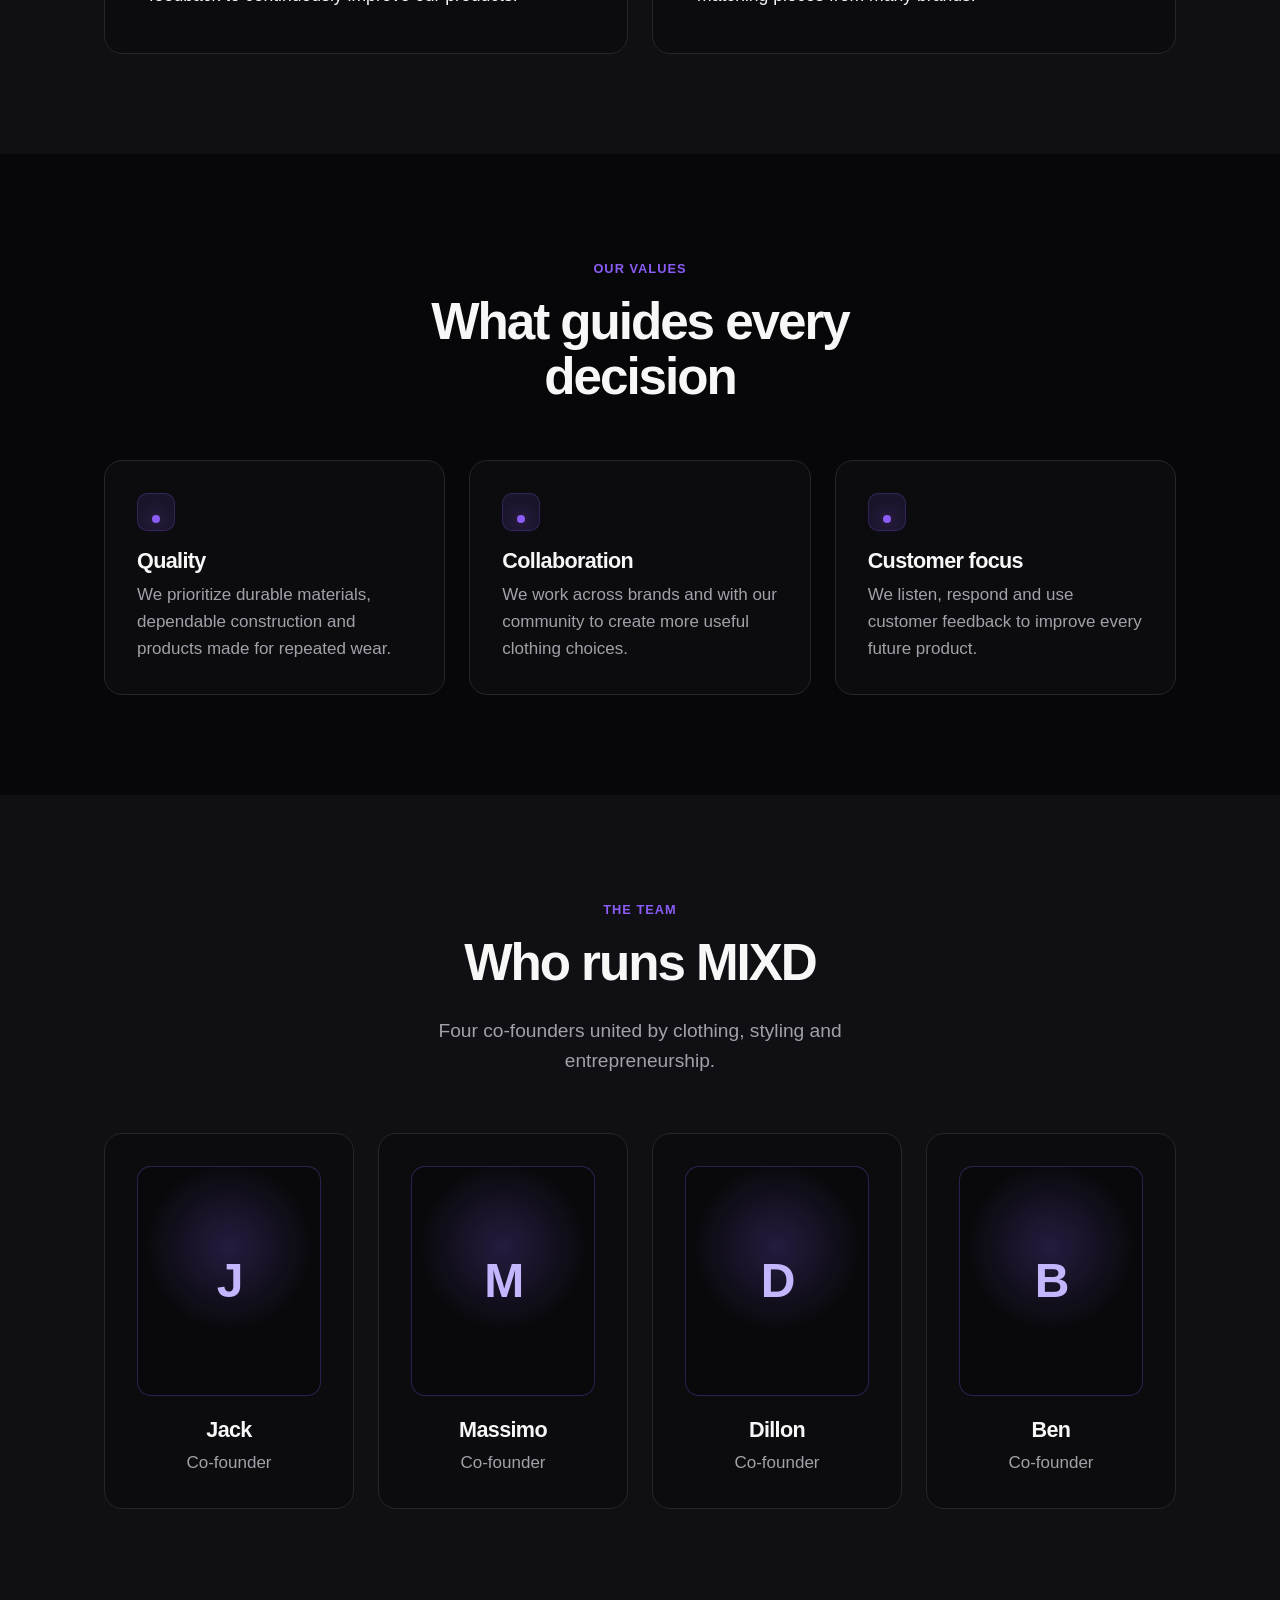
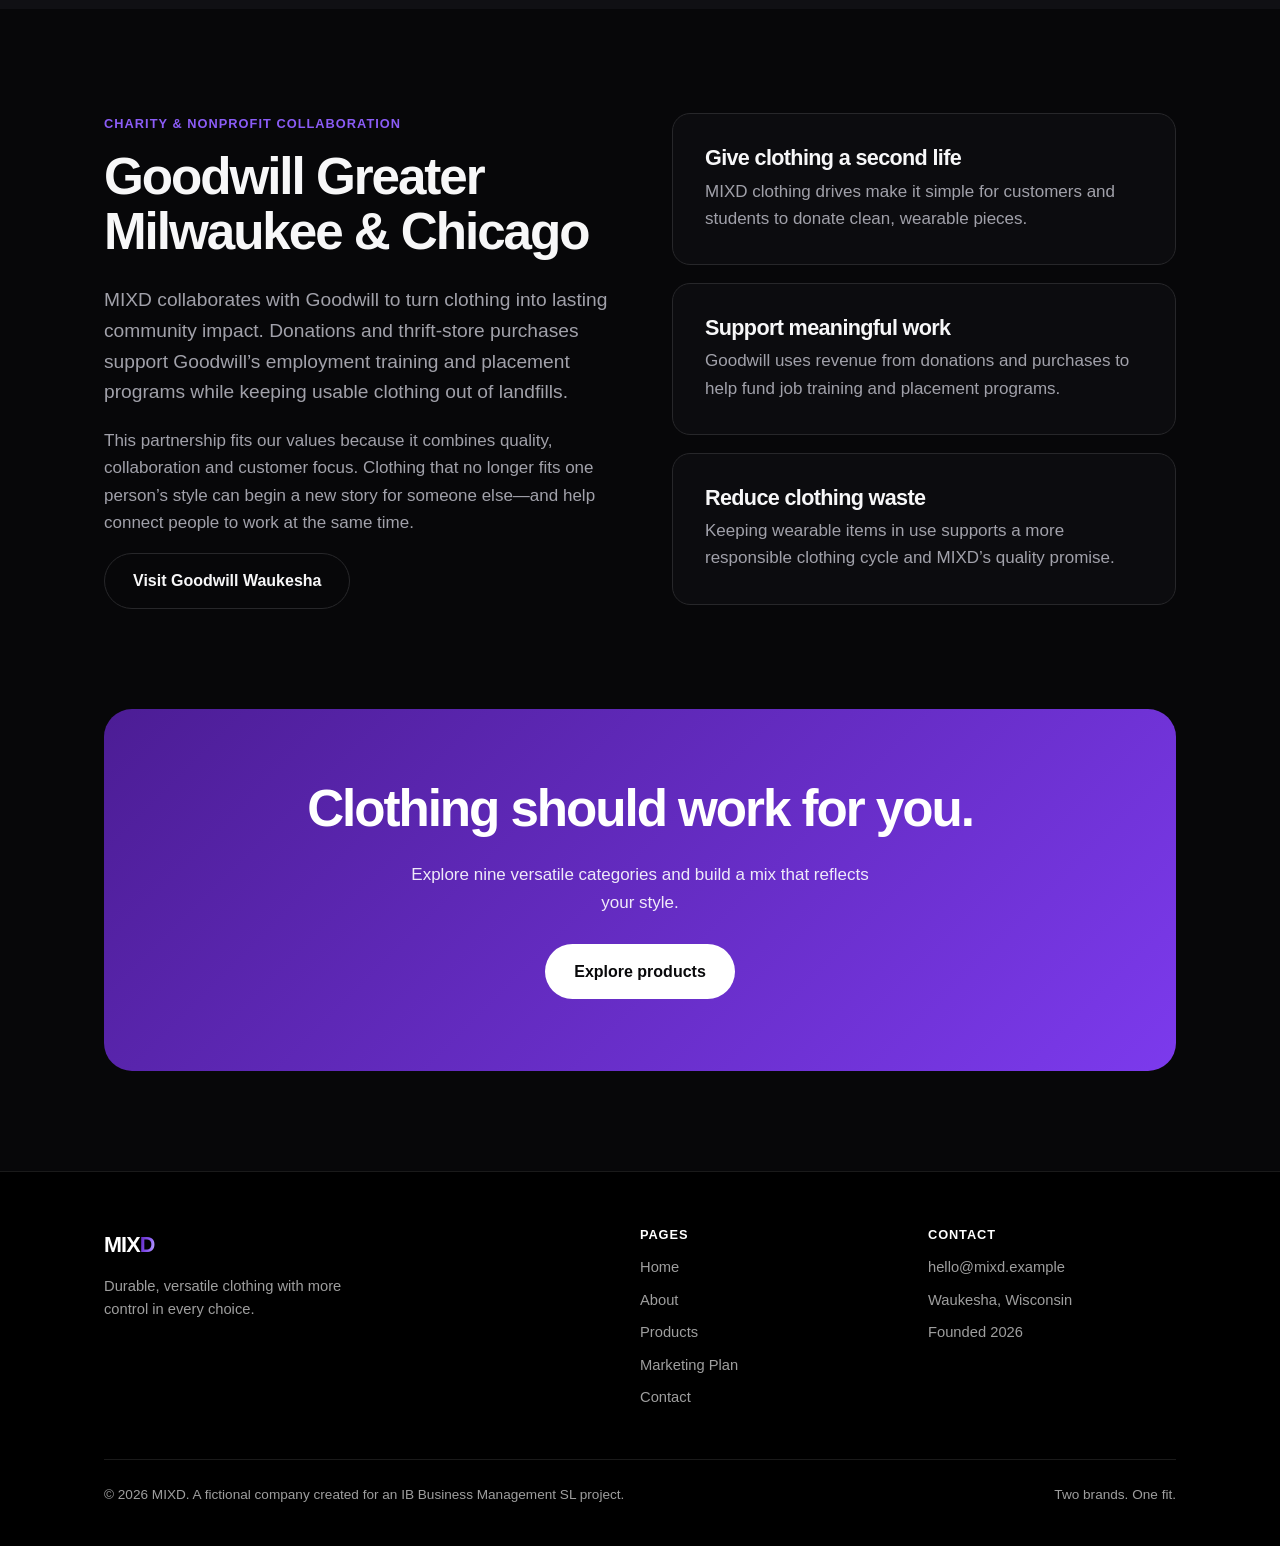
==== commit 62c4b8b5: "Add Goodwill nonprofit collaboration" ====
--- a/about.html
+++ b/about.html
@@ -15,7 +15,7 @@
   <meta name="viewport" content="width=device-width, initial-scale=1.0">
   <meta name="theme-color" content="#000000">
   <title>About MIXD — Our Mission</title>
-  <meta name="description" content="Meet MIXD's founders and explore its mission, vision, core values and proposed Hope Center partnership in Waukesha.">
+  <meta name="description" content="Meet MIXD's founders and explore its mission, vision, core values and Goodwill nonprofit collaboration in Waukesha.">
   <link rel="icon" href="visuals/exports/favicon.svg" type="image/svg+xml">
   <link rel="icon" href="visuals/exports/favicon-32.png" type="image/png" sizes="32x32">
   <meta property="og:image" content="https://clwx-31.github.io/mixd-website/visuals/exports/og-image.png">
@@ -210,37 +210,38 @@
 
 
     <!-- ====================================================================
-         PROPOSED NONPROFIT PARTNERSHIP
+         NONPROFIT COLLABORATION
          ==================================================================== -->
     <section class="reveal">
       <div class="wrap">
         <div class="split">
           <div>
-            <span class="eyebrow">Proposed nonprofit partner</span>
-            <h2>Hope Center, Waukesha</h2>
+            <span class="eyebrow">Charity &amp; nonprofit collaboration</span>
+            <h2>Goodwill Greater Milwaukee &amp; Chicago</h2>
             <p class="lead">
-              Hope Center helps people in Waukesha County meet basic needs including
-              food, shelter and clothing. That makes it a strong local fit for a company
-              built around clothing and customer community.
+              MIXD collaborates with Goodwill to turn clothing into lasting community impact.
+              Donations and thrift-store purchases support Goodwill’s employment training and
+              placement programs while keeping usable clothing out of landfills.
             </p>
             <p class="muted">
-              This is a proposed partnership for the business plan, not a claim that an
-              agreement already exists.
-            </p>
-            <a class="btn btn-ghost" href="https://hopecenterwi.org/">Learn about Hope Center</a>
+              This partnership fits our values because it combines quality, collaboration and
+              customer focus. Clothing that no longer fits one person’s style can begin a new
+              story for someone else—and help connect people to work at the same time.
+            </p>
+            <a class="btn btn-ghost" href="https://www.goodwillgreatermc.org/contact/all-locations/location-details/waukesha-store-and-donation-center" target="_blank" rel="noopener noreferrer">Visit Goodwill Waukesha</a>
           </div>
           <div class="grid" style="gap:18px;">
             <div class="card">
-              <h3>Clothing drives</h3>
-              <p>Invite customers and students to donate clean clothing based on Hope Center’s current needs.</p>
-            </div>
-            <div class="card">
-              <h3>Wearable returns</h3>
-              <p>With approval, direct eligible returns or overstock toward local clothing support instead of waste.</p>
-            </div>
-            <div class="card">
-              <h3>Why it fits</h3>
-              <p>The partnership is local, clothing-related and consistent with quality, collaboration and customer focus.</p>
+              <h3>Give clothing a second life</h3>
+              <p>MIXD clothing drives make it simple for customers and students to donate clean, wearable pieces.</p>
+            </div>
+            <div class="card">
+              <h3>Support meaningful work</h3>
+              <p>Goodwill uses revenue from donations and purchases to help fund job training and placement programs.</p>
+            </div>
+            <div class="card">
+              <h3>Reduce clothing waste</h3>
+              <p>Keeping wearable items in use supports a more responsible clothing cycle and MIXD’s quality promise.</p>
             </div>
           </div>
         </div>
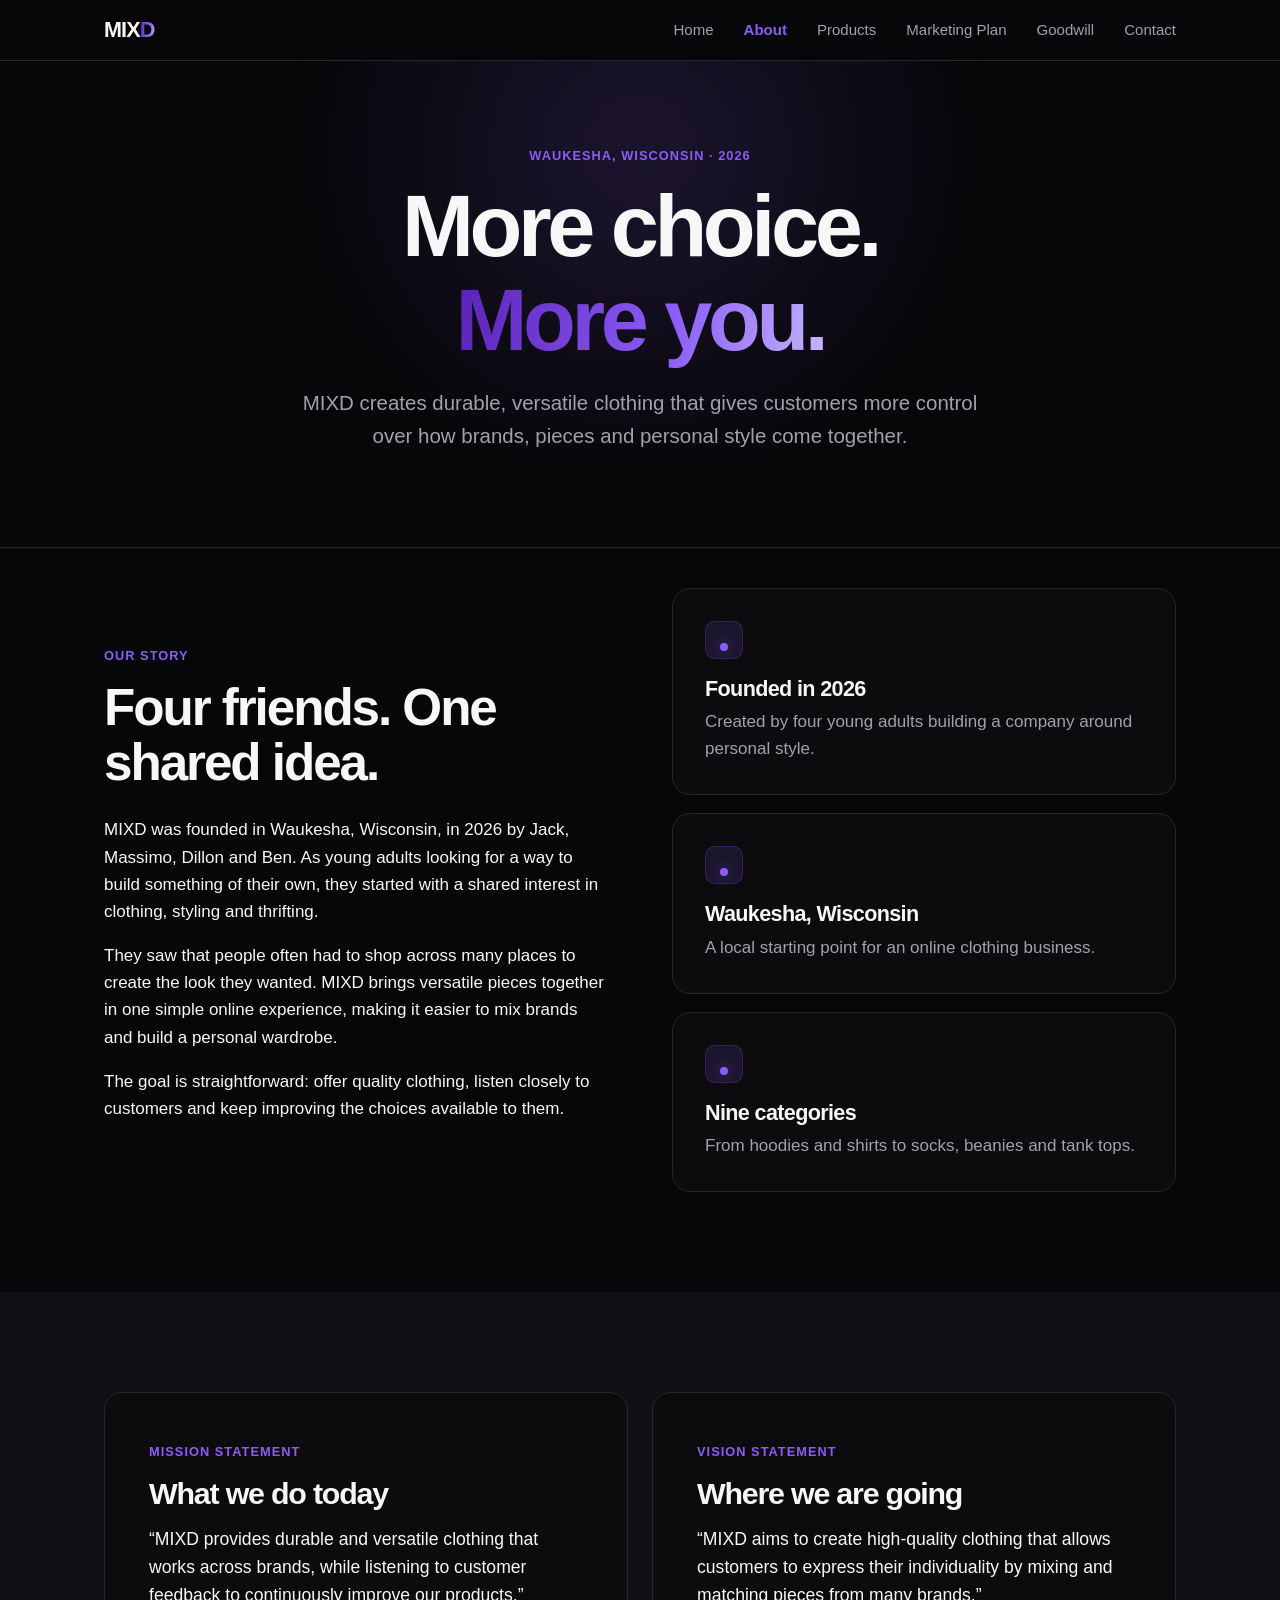
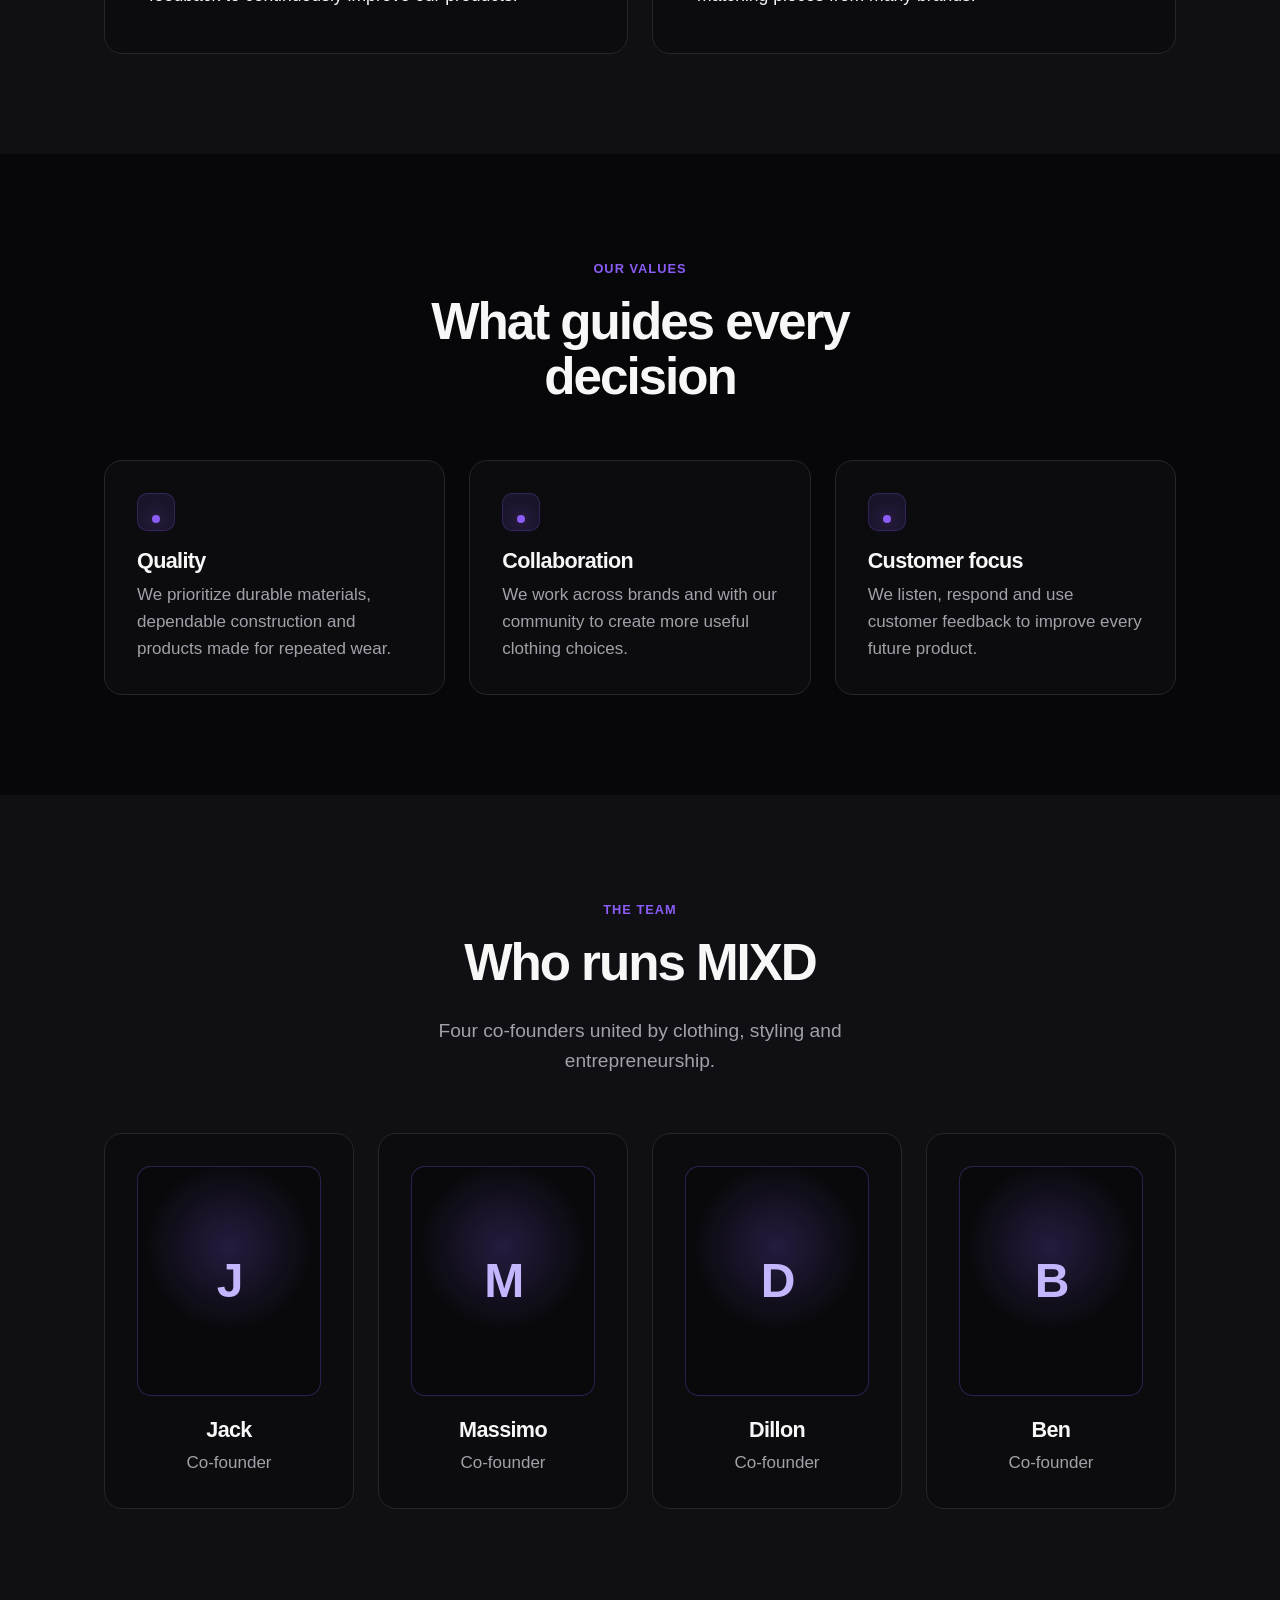
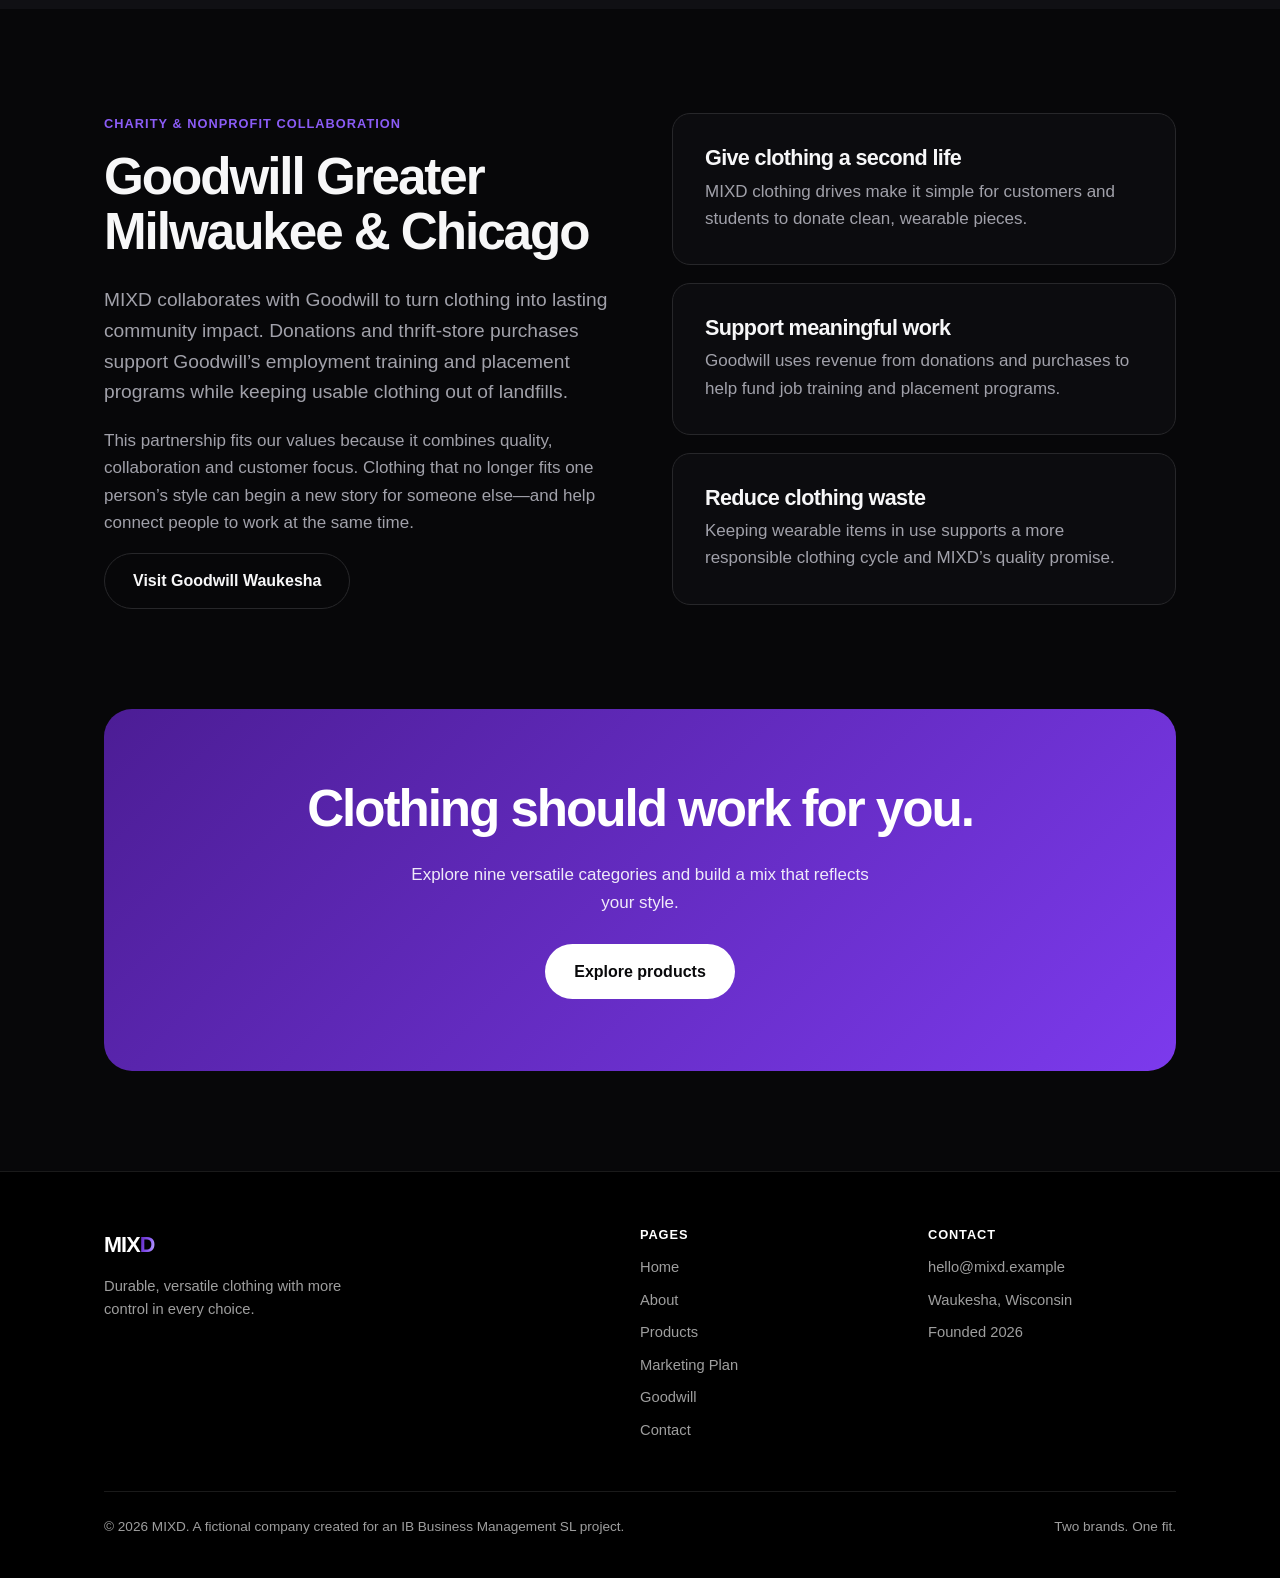
==== commit 81acc2fd: "Add dedicated Goodwill partnership page" ====
--- a/about.html
+++ b/about.html
@@ -39,6 +39,7 @@
         <li><a class="active" href="about.html">About</a></li>
         <li><a href="products.html">Products</a></li>
         <li><a href="marketing.html">Marketing Plan</a></li>
+        <li><a href="goodwill.html">Goodwill</a></li>
         <li><a href="contact.html">Contact</a></li>
       </ul>
     </div>
@@ -281,6 +282,7 @@
             <li><a href="about.html">About</a></li>
             <li><a href="products.html">Products</a></li>
             <li><a href="marketing.html">Marketing Plan</a></li>
+            <li><a href="goodwill.html">Goodwill</a></li>
             <li><a href="contact.html">Contact</a></li>
           </ul>
         </div>
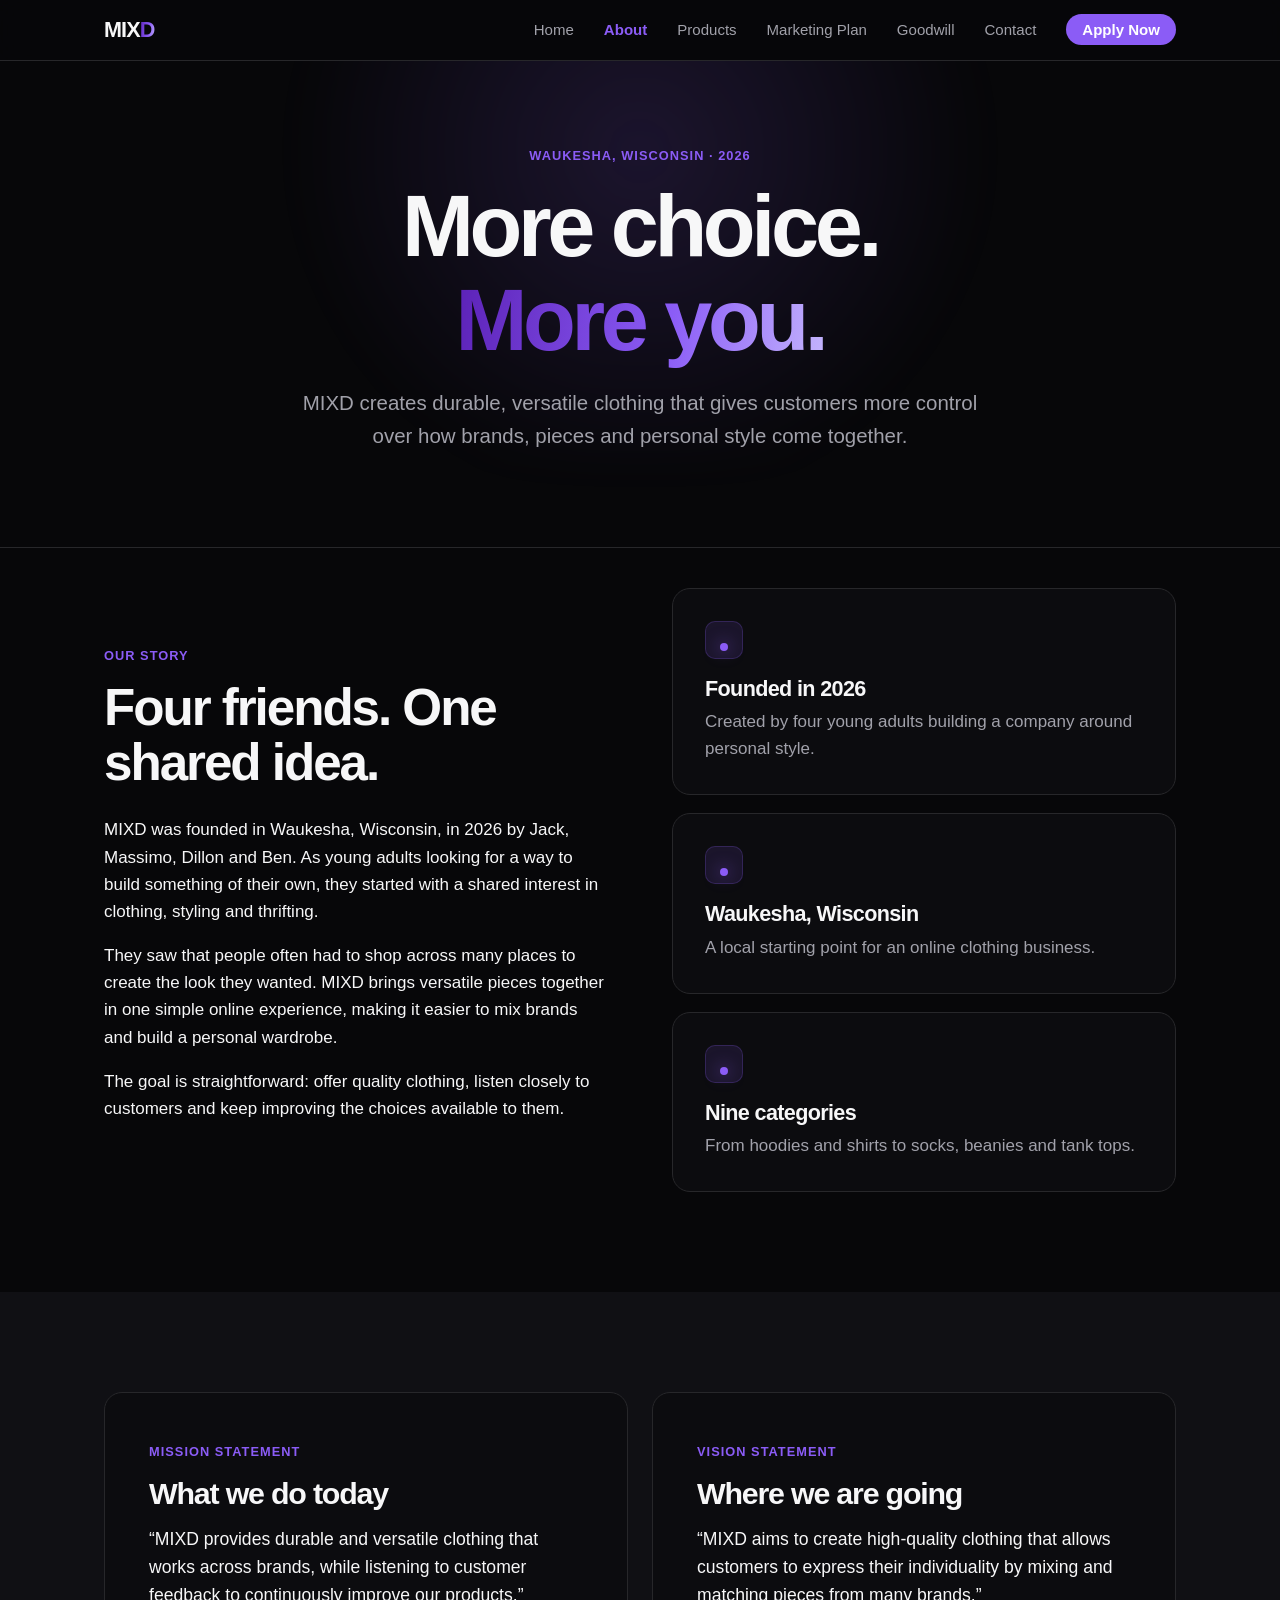
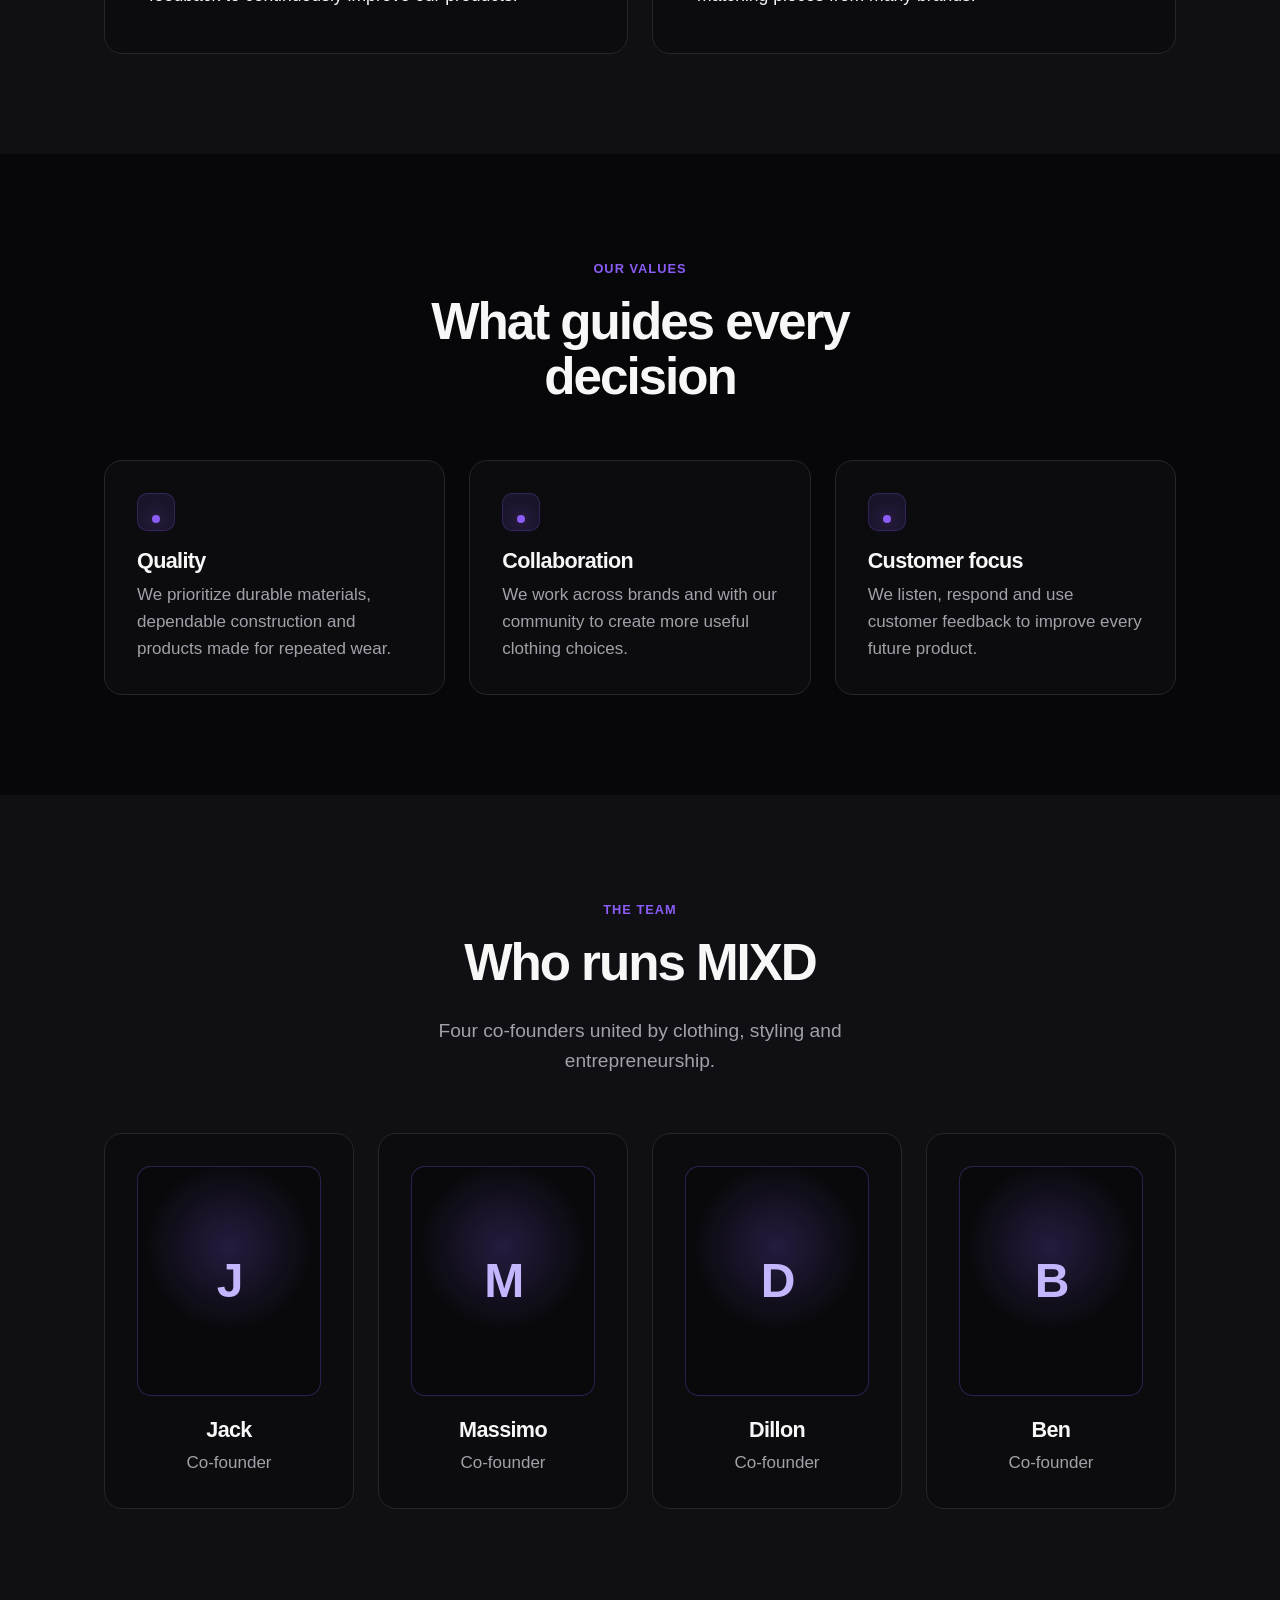
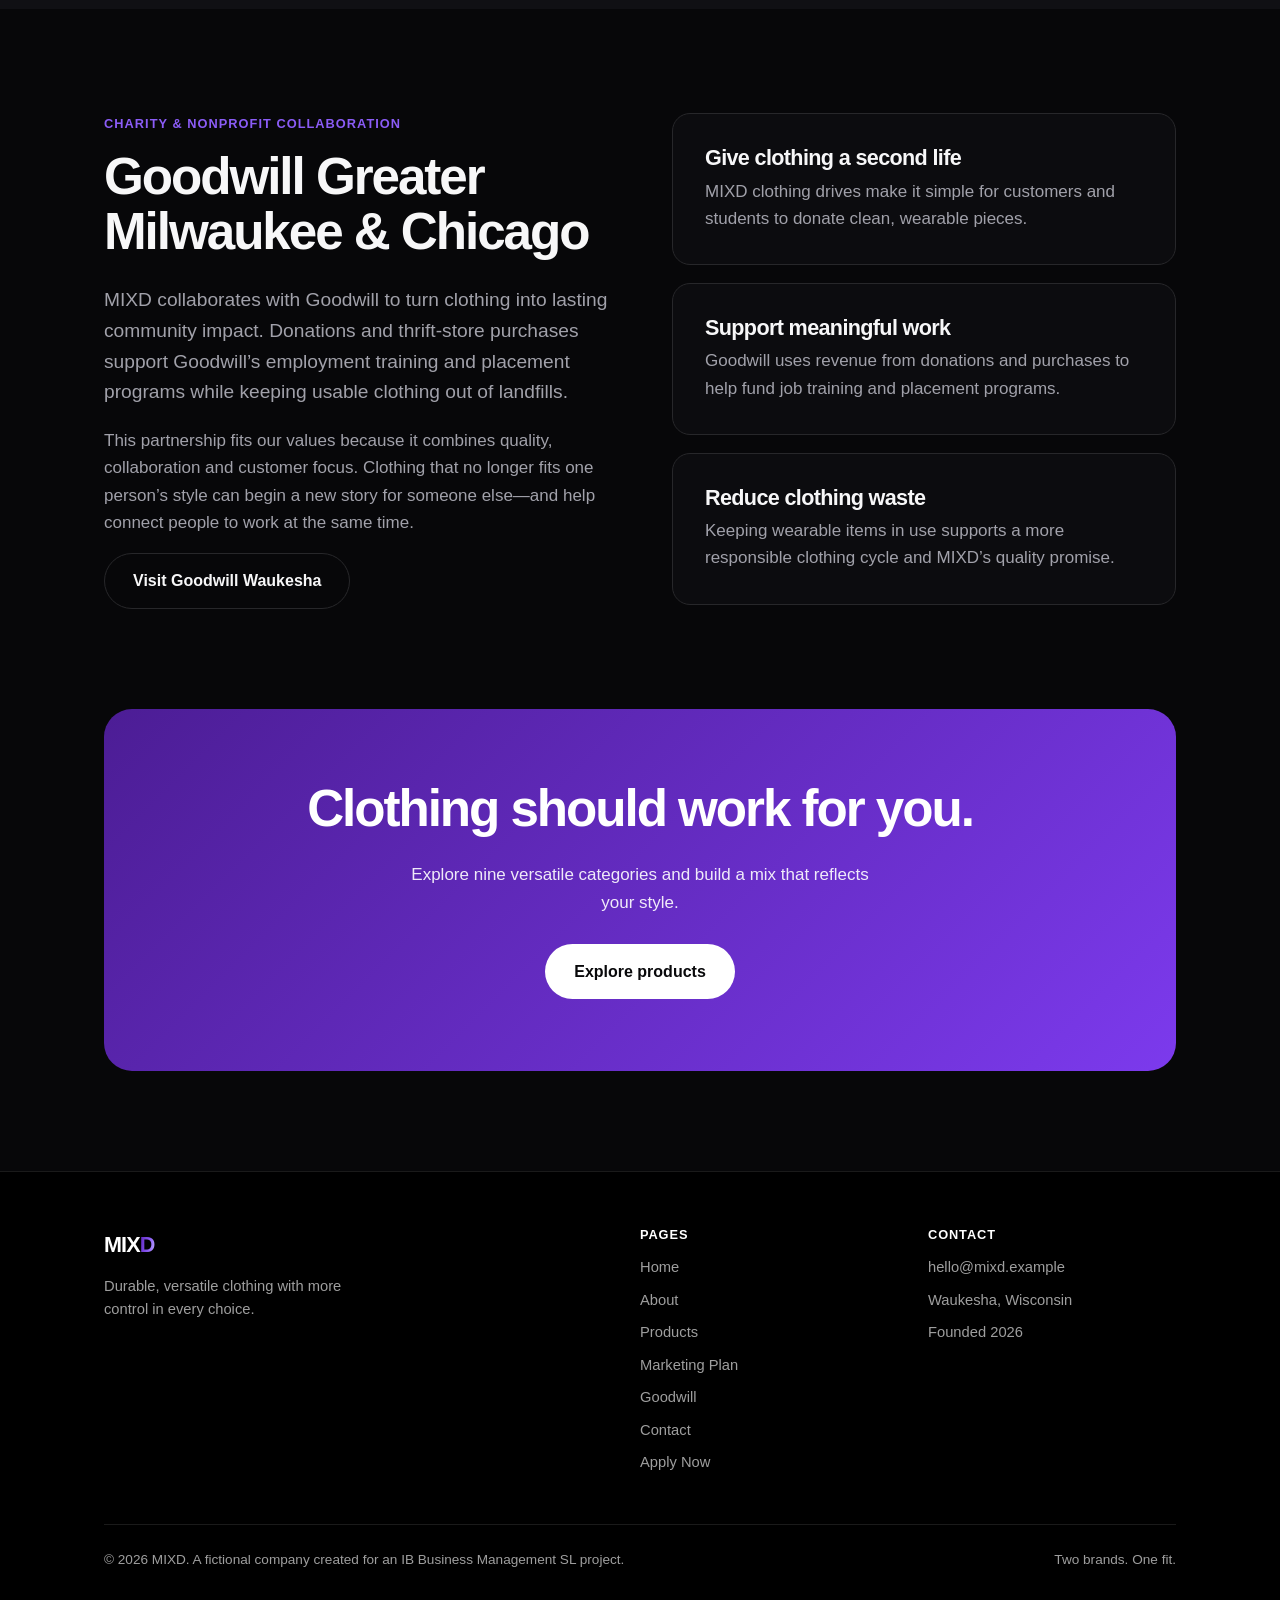
==== commit cc73fcdb: "Add Apply Now page with Canva job application Two-page employment application designed in Canva; the" ====
--- a/about.html
+++ b/about.html
@@ -41,6 +41,7 @@
         <li><a href="marketing.html">Marketing Plan</a></li>
         <li><a href="goodwill.html">Goodwill</a></li>
         <li><a href="contact.html">Contact</a></li>
+        <li><a class="nav-cta" href="apply.html">Apply Now</a></li>
       </ul>
     </div>
   </header>
@@ -284,6 +285,7 @@
             <li><a href="marketing.html">Marketing Plan</a></li>
             <li><a href="goodwill.html">Goodwill</a></li>
             <li><a href="contact.html">Contact</a></li>
+            <li><a href="apply.html">Apply Now</a></li>
           </ul>
         </div>
         <div>
--- a/css/style.css
+++ b/css/style.css
@@ -207,6 +207,17 @@
 
 /* The page you are currently on gets this class (added in the HTML) */
 .nav-links a.active { color: var(--brand-violet); font-weight: 600; }
+
+/* "Apply Now" — the purple pill at the end of the menu */
+.nav-links a.nav-cta {
+  padding: 7px 16px;
+  border-radius: 999px;
+  background: var(--brand-violet);
+  color: #fff;
+  font-weight: 600;
+}
+.nav-links a.nav-cta:hover,
+.nav-links a.nav-cta.active { background: var(--brand-violet-deep); color: #fff; }
 
 /* Hamburger button — only visible on phones */
 .nav-toggle {
@@ -412,6 +423,23 @@
 }
 .product-art svg { width: 100%; height: 100%; max-height: 220px; }
 
+/* Full product photography used by the MIXD concept collection. */
+.product-art--photo {
+  aspect-ratio: 1 / 1;
+  padding: 0;
+  overflow: hidden;
+}
+
+.product-art--photo img {
+  width: 100%;
+  height: 100%;
+  display: block;
+  object-fit: cover;
+  transition: transform 0.45s ease;
+}
+
+.product:hover .product-art--photo img { transform: scale(1.025); }
+
 .product-body { padding: 24px 26px 28px; flex: 1; display: flex; flex-direction: column; }
 .product-body h3 { margin-bottom: 4px; font-size: 1.15rem; }
 
@@ -576,6 +604,26 @@
 }
 .form-note.show { display: block; }
 
+/* Canva job application preview on apply.html (US Letter page shape) */
+.canva-embed {
+  position: relative;
+  max-width: 760px;
+  margin: 0 auto;
+  aspect-ratio: 8.5 / 11;
+  border: 1px solid var(--line);
+  border-radius: var(--radius);
+  overflow: hidden;
+  box-shadow: var(--shadow-lg);
+  background: #fff;
+}
+.canva-embed iframe {
+  position: absolute;
+  inset: 0;
+  width: 100%;
+  height: 100%;
+  border: 0;
+}
+
 
 /* ==========================================================================
    14. FAQ (click to open/close)
@@ -699,6 +747,11 @@
 
   .footer-grid { grid-template-columns: 1fr; gap: 28px; }
 
+  .cta { padding: 52px 24px; }
+}
+
+/* Menu: seven links need the ☰ button below 880px wide */
+@media (max-width: 880px) {
   .nav-toggle { display: block; }
 
   /* Menu collapses into a dropdown; js/main.js adds the "open" class */
@@ -716,6 +769,5 @@
   }
   .nav-links.open { display: flex; }
   .nav-links a { display: block; padding: 12px 0; font-size: 1rem; }
-
-  .cta { padding: 52px 24px; }
-}
+  .nav-links a.nav-cta { display: inline-block; margin-top: 8px; padding: 10px 20px; }
+}
